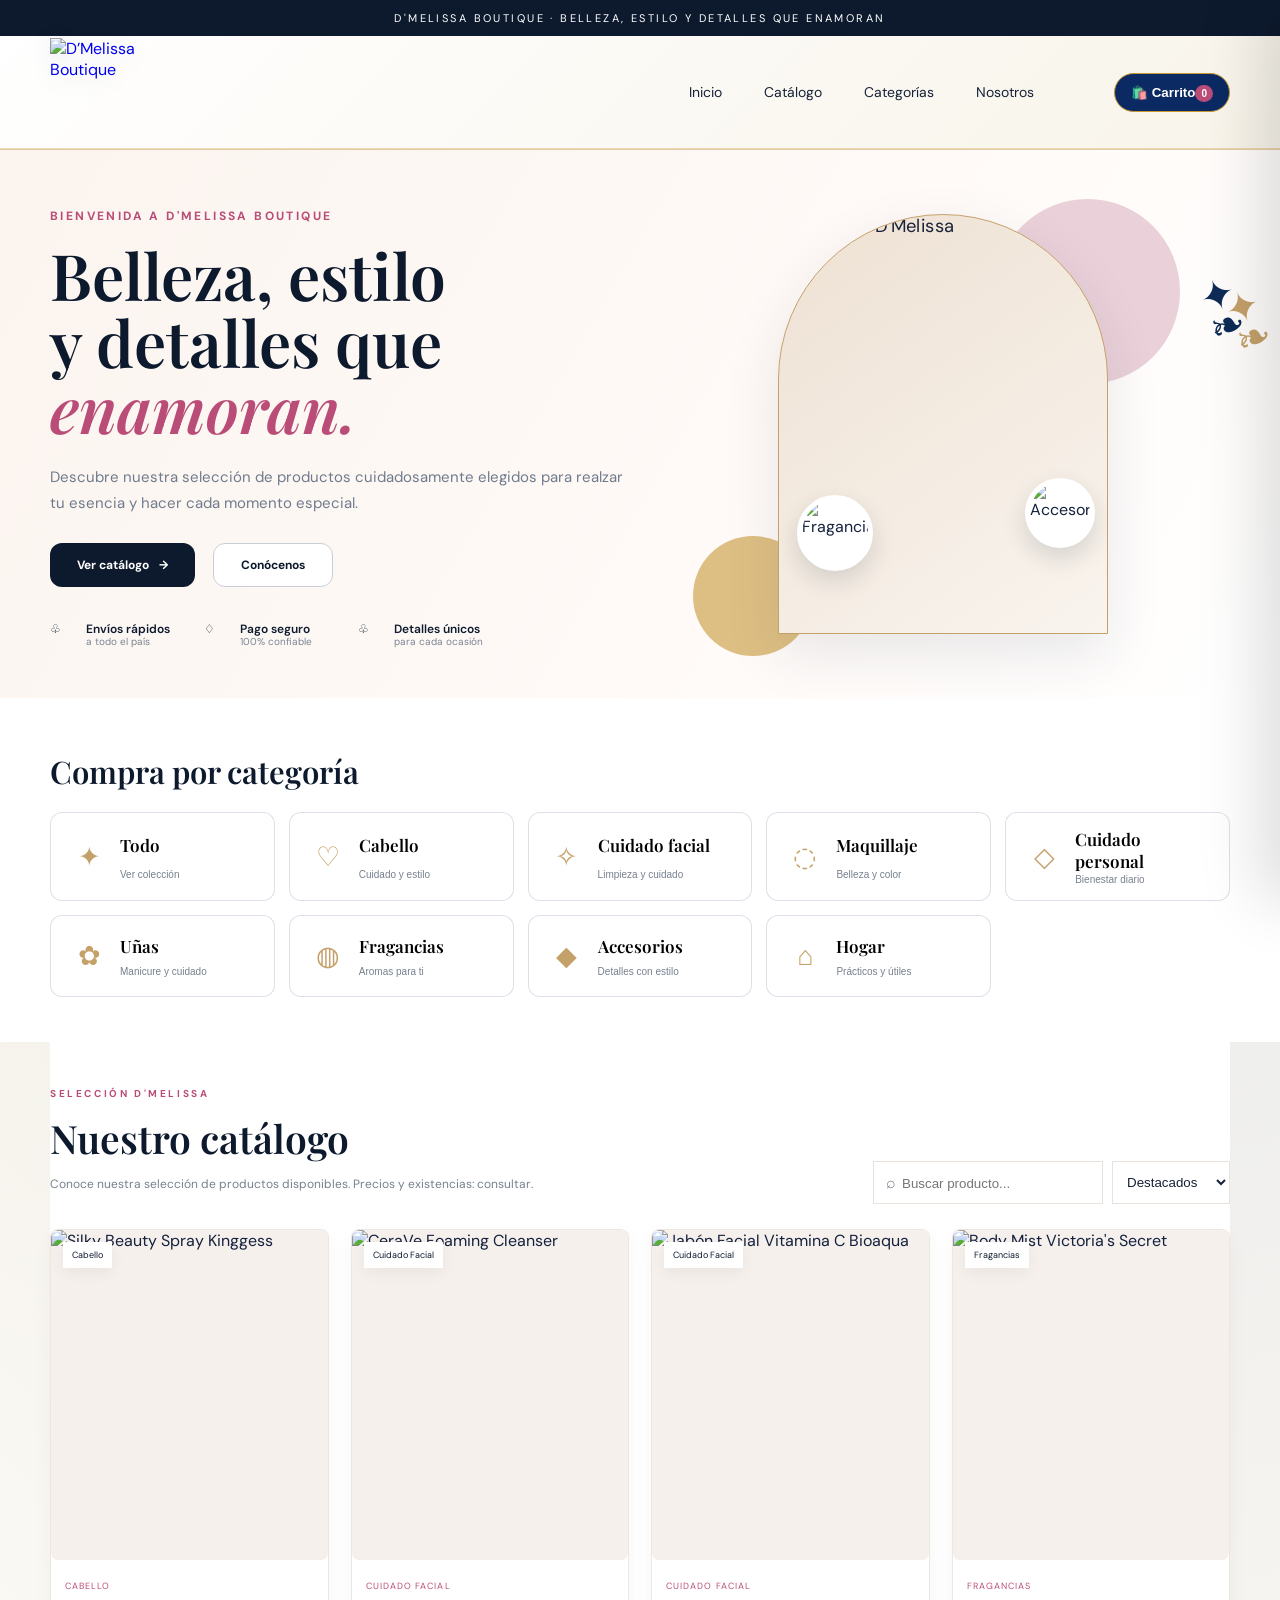
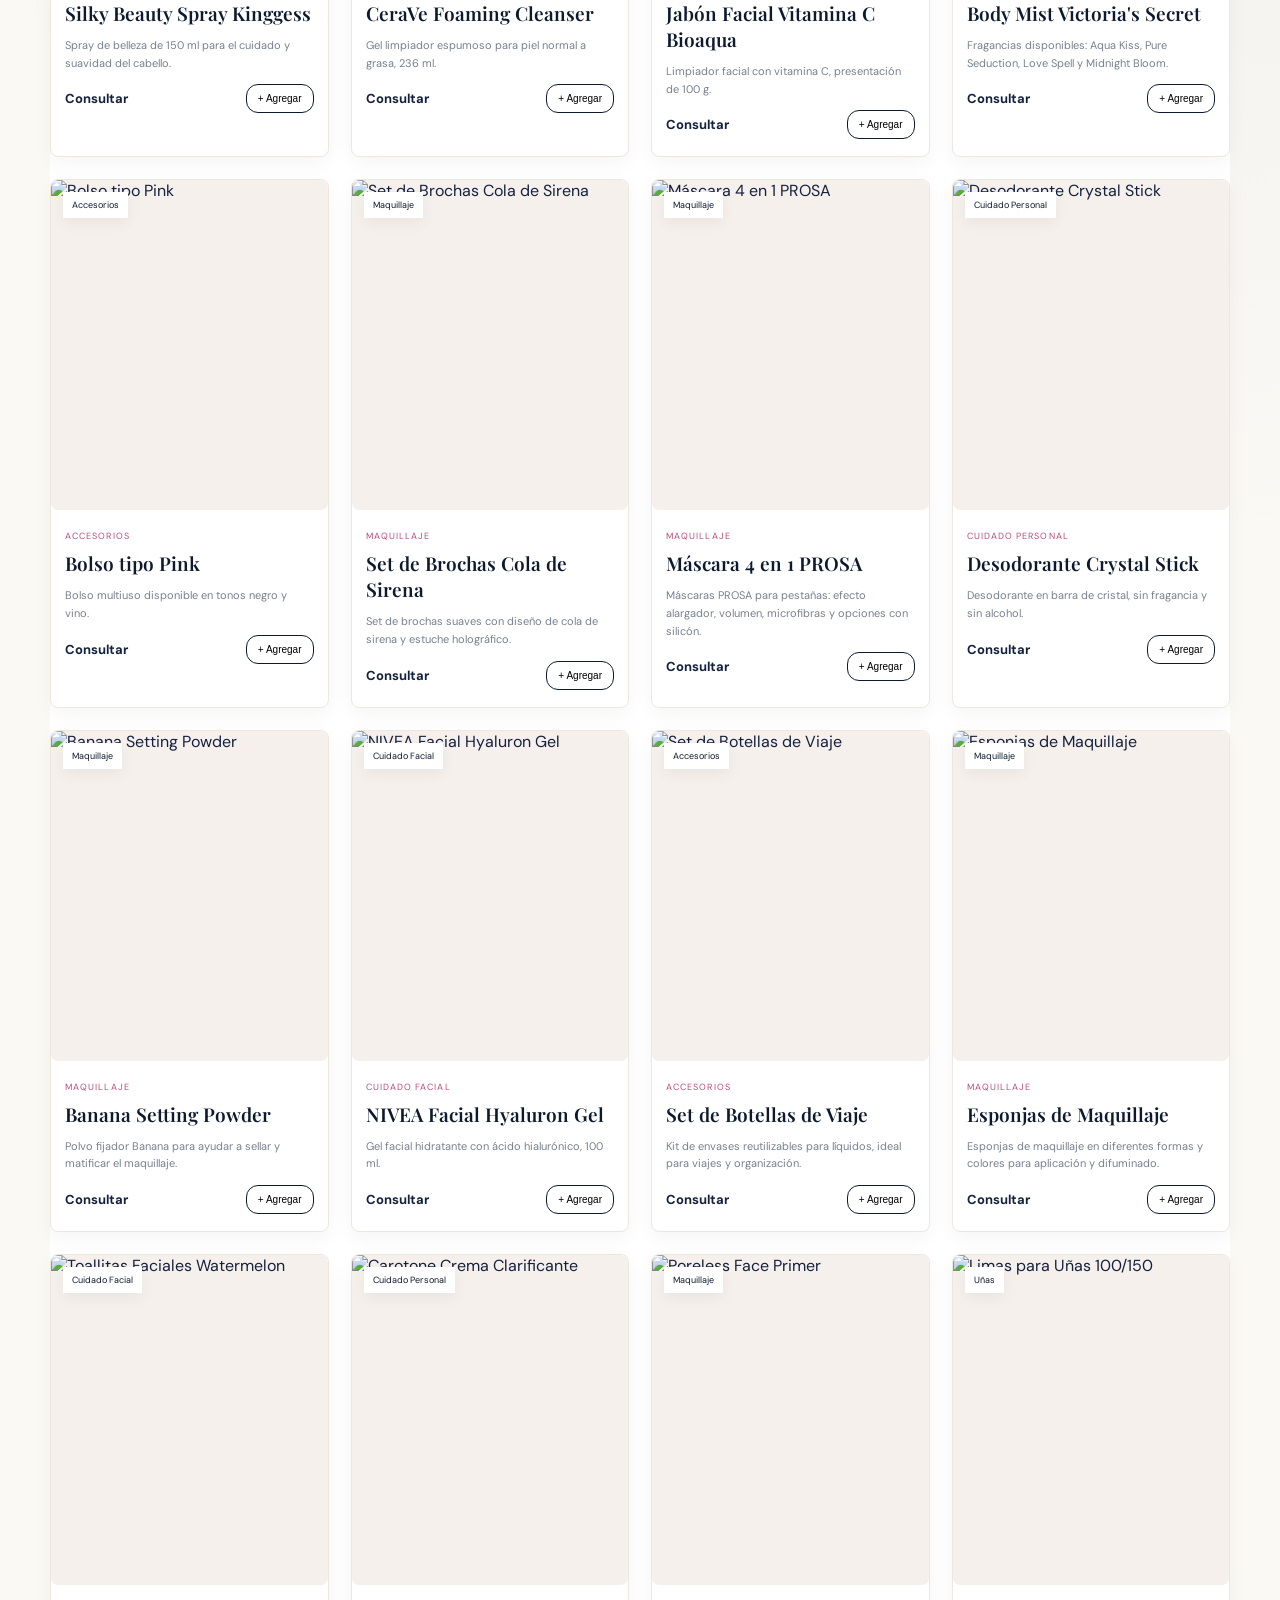
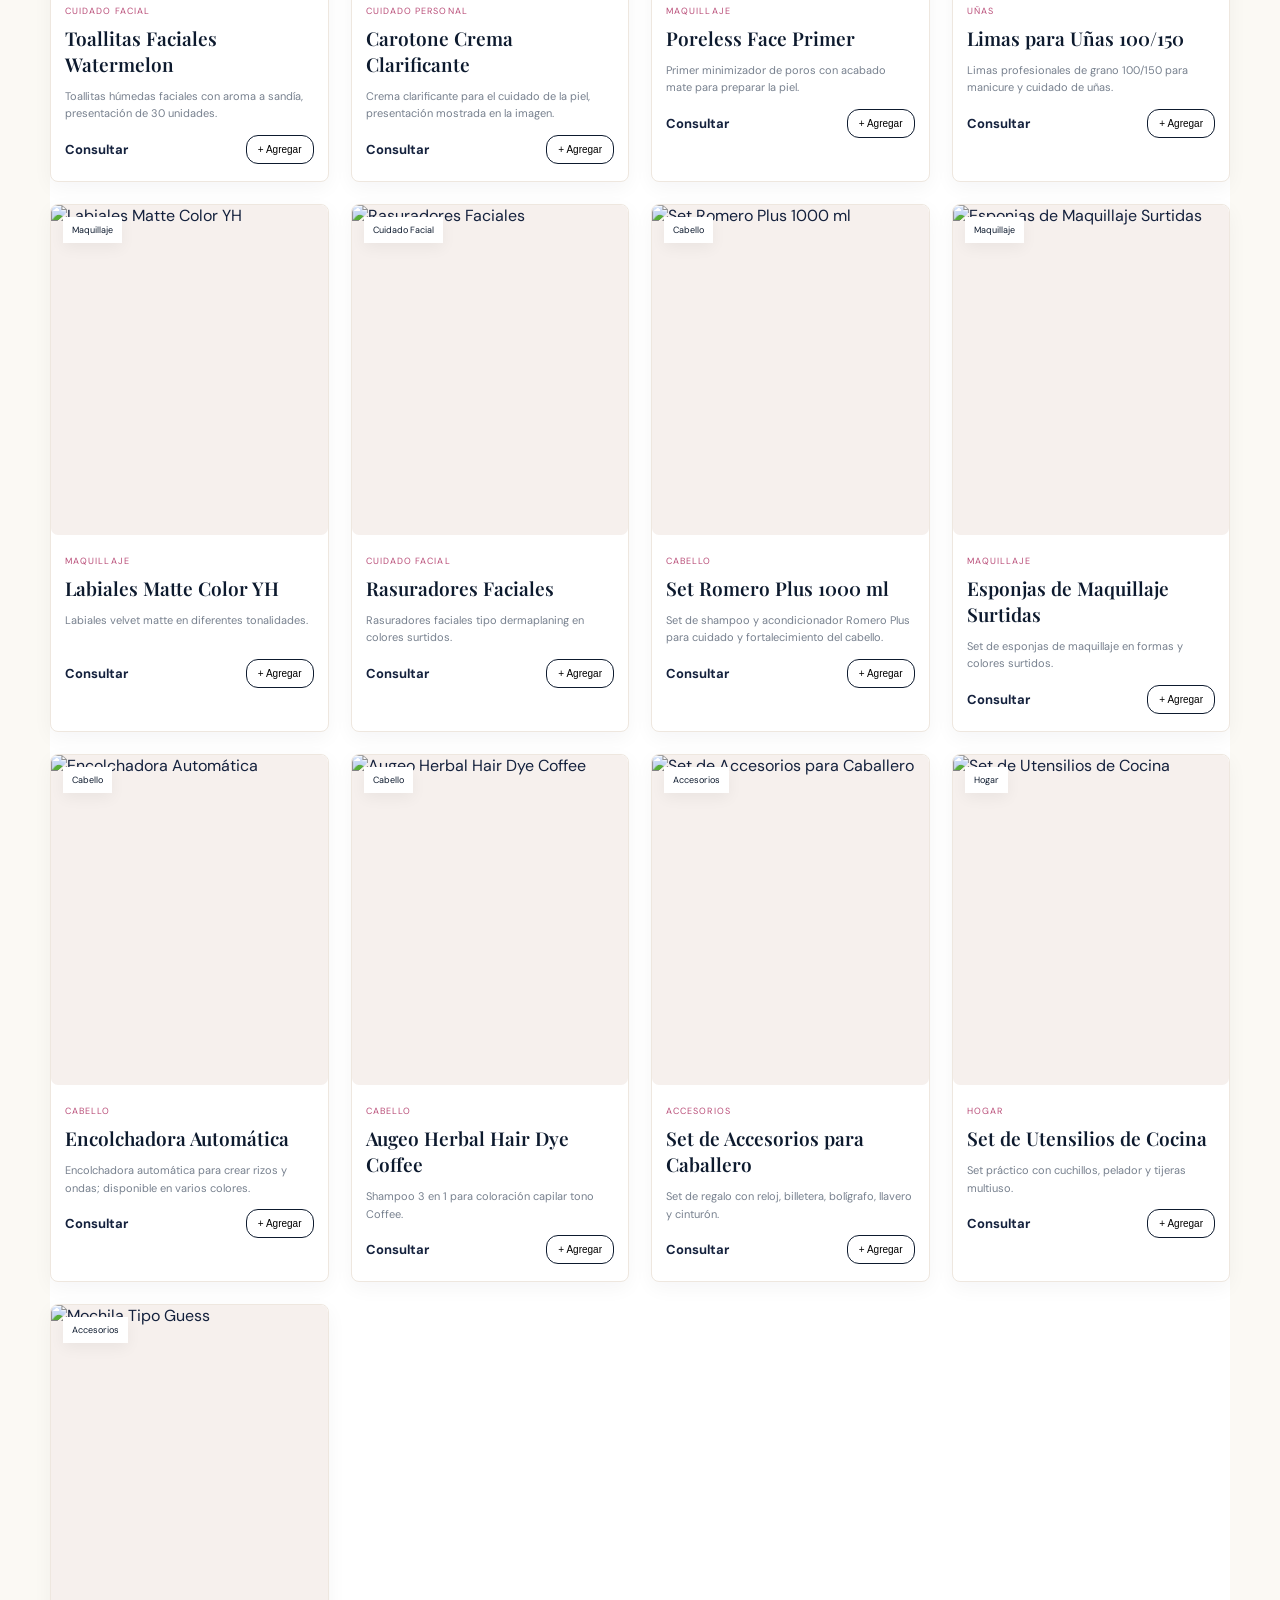
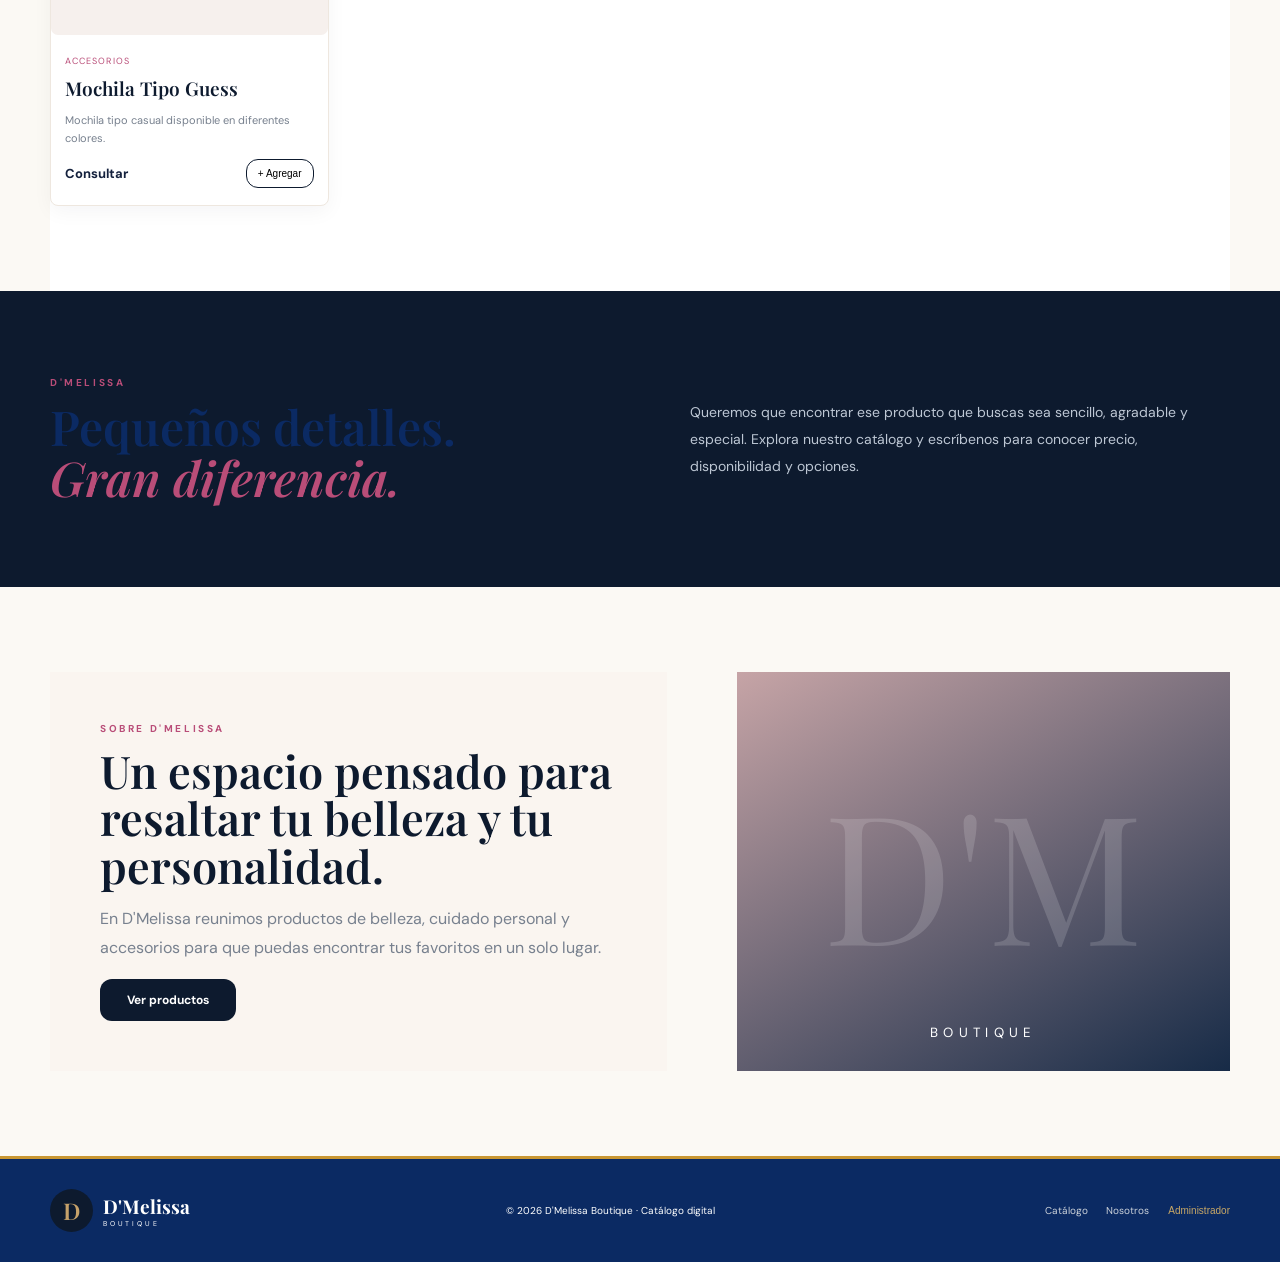
==== index.html @ bb357b36 "Add files via upload" ====
<!doctype html>
<html lang="es">
<head>
<meta charset="utf-8">
<meta name="viewport" content="width=device-width, initial-scale=1">
<title>D'Melissa | Boutique & Beauty</title>
<meta name="description" content="D'Melissa Boutique — catálogo de belleza, cuidado personal y accesorios.">
<link rel="preconnect" href="https://fonts.googleapis.com">
<link rel="preconnect" href="https://fonts.gstatic.com" crossorigin>
<link href="https://fonts.googleapis.com/css2?family=DM+Sans:wght@400;500;600;700&family=Playfair+Display:wght@500;600;700&display=swap" rel="stylesheet">
<link rel="stylesheet" href="styles.css">
<style>
/* ===== Identidad visual D’Melissa Boutique ===== */
:root{
  --dm-navy:#0B2A63;
  --dm-navy-2:#163F83;
  --dm-gold:#C99732;
  --dm-gold-light:#E6C878;
  --dm-ivory:#FBF9F4;
  --dm-white:#FFFFFF;
  --dm-ink:#14213D;
  --dm-soft:#F3F0E8;
}

body{
  background:
    radial-gradient(circle at 10% 0%, rgba(201,151,50,.08), transparent 25%),
    radial-gradient(circle at 90% 10%, rgba(11,42,99,.07), transparent 28%),
    var(--dm-ivory) !important;
  color:var(--dm-ink);
}

header{
  background:linear-gradient(135deg,var(--dm-white),#F8F4EA) !important;
  border-bottom:1px solid rgba(201,151,50,.35) !important;
}

.brandLogoWrap{
  display:flex;
  justify-content:center;
  align-items:center;
  padding:10px 0 4px;
}

.brandLogo{
  width:min(330px,82vw);
  max-height:190px;
  object-fit:contain;
  display:block;
  filter:drop-shadow(0 8px 16px rgba(11,42,99,.10));
}

button,
.btn,
.cta,
.searchBtn{
  border-radius:12px;
}

.catGrid button{
  border-color:rgba(11,42,99,.14) !important;
  background:rgba(255,255,255,.88) !important;
}

.catGrid button:hover,
.catGrid button.active{
  background:var(--dm-navy) !important;
  color:white !important;
  border-color:var(--dm-gold) !important;
  box-shadow:0 8px 22px rgba(11,42,99,.15);
}

.productCard{
  border-color:rgba(11,42,99,.10) !important;
  background:#fff !important;
  box-shadow:0 8px 24px rgba(11,42,99,.07) !important;
}

.productCard:hover{
  border-color:rgba(201,151,50,.55) !important;
  box-shadow:0 14px 34px rgba(11,42,99,.12) !important;
}

.price,
.productPrice{
  color:var(--dm-navy) !important;
}

.cart,
.cartBtn,
.addCart{
  background:var(--dm-navy) !important;
  border-color:var(--dm-gold) !important;
  color:#fff !important;
}

.cart:hover,
.cartBtn:hover,
.addCart:hover{
  background:var(--dm-navy-2) !important;
}

h1,h2,h3{
  color:var(--dm-navy);
}

.sectionTitle::after,
.titleAccent{
  background:var(--dm-gold) !important;
}

footer{
  background:var(--dm-navy) !important;
  color:#fff !important;
  border-top:3px solid var(--dm-gold);
}

@media(max-width:700px){
  .brandLogo{
    width:min(280px,88vw);
    max-height:160px;
  }
}

/* ===== Panel de administración de precios ===== */
.adminPanel{display:none;background:linear-gradient(135deg,#fbf9f4,#fff);border-top:1px solid rgba(201,151,50,.35);border-bottom:1px solid rgba(201,151,50,.35);padding:55px 0 70px}.adminPanel.show{display:block}.adminInner{max-width:1180px}.adminTop{display:flex;justify-content:space-between;align-items:flex-start;gap:25px;margin-bottom:25px}.adminTop h2{font:600 40px/1.05 "Playfair Display";margin:5px 0 10px;color:#0d1a2e}.adminTop p{margin:0;color:#6f7b8c;font-size:13px}.adminClose{border:0;background:#0d1a2e;color:#fff;width:42px;height:42px;border-radius:50%;font-size:27px;cursor:pointer}.adminTools{display:flex;justify-content:space-between;align-items:center;gap:20px;background:#fff;border:1px solid #e8dece;padding:15px 18px;margin-bottom:15px;box-shadow:0 8px 25px rgba(13,26,46,.05)}.adminStat{display:flex;align-items:baseline;gap:8px;color:#6f7b8c}.adminStat b{font:600 28px "Playfair Display";color:#0d1a2e}.adminStat span{font-size:12px}.adminActions{display:flex;gap:8px;flex-wrap:wrap}.adminBtn{border:1px solid #c9a866;background:#fff;color:#0d1a2e;padding:9px 14px;border-radius:5px;font-size:11px;cursor:pointer}.adminBtn:hover{transform:translateY(-1px);box-shadow:0 5px 12px rgba(13,26,46,.08)}.primaryAdmin{background:#0d1a2e;color:#fff;border-color:#0d1a2e}.dangerAdmin{color:#9b4456}.adminTableWrap{background:#fff;border:1px solid #e8dece;overflow:auto;box-shadow:0 10px 30px rgba(13,26,46,.05)}.adminTable{width:100%;border-collapse:collapse;min-width:720px}.adminTable th{background:#0d1a2e;color:#fff;text-align:left;font-size:11px;letter-spacing:.08em;text-transform:uppercase;padding:12px 14px}.adminTable td{border-bottom:1px solid #eee7df;padding:10px 14px;vertical-align:middle;font-size:12px}.adminTable tr:last-child td{border-bottom:0}.adminTable td:first-child{width:80px}.adminTable img{width:54px;height:62px;object-fit:cover;border-radius:6px;background:#f6f0ed}.adminTable td:nth-child(2){width:55%}.adminTable td:nth-child(2) b{display:block;color:#0d1a2e;font-size:12px}.adminTable td:nth-child(2) small{display:block;color:#8a929d;margin-top:4px}.adminPrice{width:190px;max-width:100%;border:1px solid #d8d0c5;border-radius:5px;padding:10px 11px;font-size:12px;outline:none}.adminPrice:focus{border-color:#c99732;box-shadow:0 0 0 3px rgba(201,151,50,.12)}.adminBottom{display:flex;justify-content:space-between;gap:20px;margin-top:12px;min-height:22px;color:#788290;font-size:11px}.adminBottom span{color:#2d7455;font-weight:600}.adminLink{border:0;background:none;color:#c9a866;font-size:10px;cursor:pointer;margin-left:16px;padding:0}.adminLink:hover{text-decoration:underline}@media(max-width:700px){.adminPanel{padding:38px 0 50px}.adminTop h2{font-size:32px}.adminTools{align-items:flex-start;flex-direction:column}.adminBottom{flex-direction:column;gap:6px}.adminLink{margin-left:8px}}
</style>
</head>
<body>
<header class="header">
  <div class="topbar">D'MELISSA BOUTIQUE · BELLEZA, ESTILO Y DETALLES QUE ENAMORAN</div>
  <nav class="nav wrap">
    <a href="#inicio" class="logoImage" aria-label="D’Melissa Boutique">
      <img src="assets/logo-dmelissa.png" alt="D’Melissa Boutique">
    </a>
    <div class="links">
      <a href="#inicio">Inicio</a><a href="#catalogo">Catálogo</a><a href="#categorias">Categorías</a><a href="#nosotros">Nosotros</a>
    </div>
    <button class="cart" id="openCart">🛍️ <span>Carrito</span><i id="count">0</i></button>
    <button class="hamb" id="hamb">☰</button>
  </nav>
  <div class="mobile" id="mobile"><a href="#inicio">Inicio</a><a href="#catalogo">Catálogo</a><a href="#categorias">Categorías</a><a href="#nosotros">Nosotros</a></div>
</header>

<main>
<section class="hero" id="inicio">
  <div class="wrap heroGrid">
    <div class="heroText">
      <div class="eyebrow">BIENVENIDA A D'MELISSA BOUTIQUE</div>
      <h1>Belleza, estilo<br>y detalles que <em>enamoran.</em></h1>
      <p>Descubre nuestra selección de productos cuidadosamente elegidos para realzar tu esencia y hacer cada momento especial.</p>
      <div class="actions"><a href="#catalogo" class="btn primary">Ver catálogo <b>→</b></a><a href="#nosotros" class="btn ghost">Conócenos</a></div>
      <div class="trust heroTrust"><span>♧ <b>Envíos rápidos</b><small>a todo el país</small></span><span>♢ <b>Pago seguro</b><small>100% confiable</small></span><span>♧ <b>Detalles únicos</b><small>para cada ocasión</small></span></div>
    </div>
    <div class="heroVisual">
      <div class="heroCircle circleA"></div><div class="heroCircle circleB"></div>
      <div class="heroArch">
        <img class="heroBag" src="assets/producto_25.jpeg" alt="Accesorio D’Melissa">
        <div class="heroMini heroPerfume"><img src="assets/producto_4.jpeg" alt="Fragancia"></div>
        <div class="heroMini heroGift"><img src="assets/producto_23.jpeg" alt="Accesorios"></div>
      </div>
      <div class="heroBranch">✦<br>❧</div>
    </div>
  </div>
</section>

<section class="categories" id="categorias">
  <div class="wrap">
    <div class="eyebrow">DESCUBRE</div><h2>Compra por categoría</h2>
    <div class="catGrid">
      <button data-cat="Todos"><span>✦</span><b>Todo</b><small>Ver colección</small></button>
      <button data-cat="Cabello"><span>♡</span><b>Cabello</b><small>Cuidado y estilo</small></button>
      <button data-cat="Cuidado Facial"><span>✧</span><b>Cuidado facial</b><small>Limpieza y cuidado</small></button>
      <button data-cat="Maquillaje"><span>◌</span><b>Maquillaje</b><small>Belleza y color</small></button>
      <button data-cat="Cuidado Personal"><span>◇</span><b>Cuidado personal</b><small>Bienestar diario</small></button>
      <button data-cat="Uñas"><span>✿</span><b>Uñas</b><small>Manicure y cuidado</small></button>
      <button data-cat="Fragancias"><span>◍</span><b>Fragancias</b><small>Aromas para ti</small></button>
      <button data-cat="Accesorios"><span>◆</span><b>Accesorios</b><small>Detalles con estilo</small></button>
      <button data-cat="Hogar"><span>⌂</span><b>Hogar</b><small>Prácticos y útiles</small></button>
    </div>
  </div>
</section>

<section class="catalog wrap" id="catalogo">
  <div class="heading">
    <div><div class="eyebrow">SELECCIÓN D'MELISSA</div><h2>Nuestro catálogo</h2><p>Conoce nuestra selección de productos disponibles. Precios y existencias: consultar.</p></div>
    <div class="tools"><label>⌕ <input id="search" placeholder="Buscar producto..."></label><select id="sort"><option value="default">Destacados</option><option value="az">Nombre A–Z</option></select></div>
  </div>
  <div class="products" id="products"></div>
</section>

<section class="statement">
  <div class="wrap statementGrid">
    <div><div class="eyebrow">D'MELISSA</div><h2>Pequeños detalles.<br><em>Gran diferencia.</em></h2></div>
    <p>Queremos que encontrar ese producto que buscas sea sencillo, agradable y especial. Explora nuestro catálogo y escríbenos para conocer precio, disponibilidad y opciones.</p>
  </div>
</section>

<section class="about wrap" id="nosotros">
  <div class="aboutBox"><div class="eyebrow">SOBRE D'MELISSA</div><h2>Un espacio pensado para resaltar tu belleza y tu personalidad.</h2><p>En D'Melissa reunimos productos de belleza, cuidado personal y accesorios para que puedas encontrar tus favoritos en un solo lugar.</p><a class="btn primary" href="#catalogo">Ver productos</a></div>
  <div class="aboutArt"><span>D'M</span><small>BOUTIQUE</small></div>
</section>
</main>

<section class="adminPanel" id="adminPanel" aria-label="Panel de administración">
  <div class="wrap adminInner">
    <div class="adminTop"><div><div class="eyebrow">ÁREA PRIVADA</div><h2>Administrador D’Melissa</h2><p>Actualiza los precios del catálogo. Los cambios quedan guardados en este navegador.</p></div><button class="adminClose" id="closeAdmin" aria-label="Cerrar administrador">×</button></div>
    <div class="adminTools"><div class="adminStat"><b id="adminCount">25</b><span>productos</span></div><div class="adminActions"><button class="adminBtn primaryAdmin" id="saveAdmin">Guardar precios</button><button class="adminBtn" id="exportAdmin">Exportar</button><button class="adminBtn" id="importAdmin">Importar</button><button class="adminBtn dangerAdmin" id="resetAdmin">Restablecer</button></div></div>
    <div class="adminTableWrap"><table class="adminTable"><thead><tr><th>Imagen</th><th>Nombre / categoría</th><th>Precio</th></tr></thead><tbody id="adminRows"></tbody></table></div>
    <div class="adminBottom"><span id="adminStatus"></span><small>Consejo: escribe solo el valor, por ejemplo <b>250</b>. También puedes escribir “Consultar”.</small></div>
  </div>
</section>
<footer><div class="wrap footer"><div class="logo light"><span class="logoD">D</span><span><b>D'Melissa</b><small>BOUTIQUE</small></span></div><p>© 2026 D'Melissa Boutique · Catálogo digital</p><div><a href="#catalogo">Catálogo</a> <a href="#nosotros">Nosotros</a> <button class="adminLink" id="openAdmin">Administrador</button></div></div></footer>

<aside class="drawer" id="drawer">
  <div class="drawerHead"><h3>Tu carrito</h3><button id="closeCart">×</button></div>
  <div id="cartItems"></div>
  <div id="empty" class="empty">Tu carrito está vacío.<br>Agrega tus productos favoritos.</div>
  <div class="drawerFoot"><div><span>Productos</span><b id="cartTotal">0</b></div><button class="btn primary full" id="whatsapp">Consultar pedido por WhatsApp</button></div>
</aside>
<div class="overlay" id="overlay"></div>
<script>
const DEFAULT_PRODUCTS = [{"id": 1, "name": "Silky Beauty Spray Kinggess", "category": "Cabello", "price": "Consultar", "image": "assets/producto_1.jpeg", "desc": "Spray de belleza de 150 ml para el cuidado y suavidad del cabello."}, {"id": 2, "name": "CeraVe Foaming Cleanser", "category": "Cuidado Facial", "price": "Consultar", "image": "assets/producto_2.jpeg", "desc": "Gel limpiador espumoso para piel normal a grasa, 236 ml."}, {"id": 3, "name": "Jabón Facial Vitamina C Bioaqua", "category": "Cuidado Facial", "price": "Consultar", "image": "assets/producto_3.jpeg", "desc": "Limpiador facial con vitamina C, presentación de 100 g."}, {"id": 4, "name": "Body Mist Victoria's Secret", "category": "Fragancias", "price": "Consultar", "image": "assets/producto_4.jpeg", "desc": "Fragancias disponibles: Aqua Kiss, Pure Seduction, Love Spell y Midnight Bloom."}, {"id": 5, "name": "Bolso tipo Pink", "category": "Accesorios", "price": "Consultar", "image": "assets/producto_5.jpeg", "desc": "Bolso multiuso disponible en tonos negro y vino."}, {"id": 6, "name": "Set de Brochas Cola de Sirena", "category": "Maquillaje", "price": "Consultar", "image": "assets/producto_6.jpeg", "desc": "Set de brochas suaves con diseño de cola de sirena y estuche holográfico."}, {"id": 7, "name": "Máscara 4 en 1 PROSA", "category": "Maquillaje", "price": "Consultar", "image": "assets/producto_7.jpeg", "desc": "Máscaras PROSA para pestañas: efecto alargador, volumen, microfibras y opciones con silicón."}, {"id": 8, "name": "Desodorante Crystal Stick", "category": "Cuidado Personal", "price": "Consultar", "image": "assets/producto_8.jpeg", "desc": "Desodorante en barra de cristal, sin fragancia y sin alcohol."}, {"id": 9, "name": "Banana Setting Powder", "category": "Maquillaje", "price": "Consultar", "image": "assets/producto_9.jpeg", "desc": "Polvo fijador Banana para ayudar a sellar y matificar el maquillaje."}, {"id": 10, "name": "NIVEA Facial Hyaluron Gel", "category": "Cuidado Facial", "price": "Consultar", "image": "assets/producto_10.jpeg", "desc": "Gel facial hidratante con ácido hialurónico, 100 ml."}, {"id": 11, "name": "Set de Botellas de Viaje", "category": "Accesorios", "price": "Consultar", "image": "assets/producto_11.jpeg", "desc": "Kit de envases reutilizables para líquidos, ideal para viajes y organización."}, {"id": 12, "name": "Esponjas de Maquillaje", "category": "Maquillaje", "price": "Consultar", "image": "assets/producto_12.jpeg", "desc": "Esponjas de maquillaje en diferentes formas y colores para aplicación y difuminado."}, {"id": 13, "name": "Toallitas Faciales Watermelon", "category": "Cuidado Facial", "price": "Consultar", "image": "assets/producto_13.jpeg", "desc": "Toallitas húmedas faciales con aroma a sandía, presentación de 30 unidades."}, {"id": 14, "name": "Carotone Crema Clarificante", "category": "Cuidado Personal", "price": "Consultar", "image": "assets/producto_14.jpeg", "desc": "Crema clarificante para el cuidado de la piel, presentación mostrada en la imagen."}, {"id": 15, "name": "Poreless Face Primer", "category": "Maquillaje", "price": "Consultar", "image": "assets/producto_15.jpeg", "desc": "Primer minimizador de poros con acabado mate para preparar la piel."}, {"id": 16, "name": "Limas para Uñas 100/150", "category": "Uñas", "price": "Consultar", "image": "assets/producto_16.jpeg", "desc": "Limas profesionales de grano 100/150 para manicure y cuidado de uñas."}, {"id": 17, "name": "Labiales Matte Color YH", "category": "Maquillaje", "price": "Consultar", "image": "assets/producto_17.jpeg", "desc": "Labiales velvet matte en diferentes tonalidades."}, {"id": 18, "name": "Rasuradores Faciales", "category": "Cuidado Facial", "price": "Consultar", "image": "assets/producto_18.jpeg", "desc": "Rasuradores faciales tipo dermaplaning en colores surtidos."}, {"id": 19, "name": "Set Romero Plus 1000 ml", "category": "Cabello", "price": "Consultar", "image": "assets/producto_19.jpeg", "desc": "Set de shampoo y acondicionador Romero Plus para cuidado y fortalecimiento del cabello."}, {"id": 20, "name": "Esponjas de Maquillaje Surtidas", "category": "Maquillaje", "price": "Consultar", "image": "assets/producto_20.jpeg", "desc": "Set de esponjas de maquillaje en formas y colores surtidos."}, {"id": 21, "name": "Encolchadora Automática", "category": "Cabello", "price": "Consultar", "image": "assets/producto_21.jpeg", "desc": "Encolchadora automática para crear rizos y ondas; disponible en varios colores."}, {"id": 22, "name": "Augeo Herbal Hair Dye Coffee", "category": "Cabello", "price": "Consultar", "image": "assets/producto_22.jpeg", "desc": "Shampoo 3 en 1 para coloración capilar tono Coffee."}, {"id": 23, "name": "Set de Accesorios para Caballero", "category": "Accesorios", "price": "Consultar", "image": "assets/producto_23.jpeg", "desc": "Set de regalo con reloj, billetera, bolígrafo, llavero y cinturón."}, {"id": 24, "name": "Set de Utensilios de Cocina", "category": "Hogar", "price": "Consultar", "image": "assets/producto_24.jpeg", "desc": "Set práctico con cuchillos, pelador y tijeras multiuso."}, {"id": 25, "name": "Mochila Tipo Guess", "category": "Accesorios", "price": "Consultar", "image": "assets/producto_25.jpeg", "desc": "Mochila tipo casual disponible en diferentes colores."}];
let PRODUCTS = JSON.parse(localStorage.getItem("dmelissa_v3_products") || "null") || DEFAULT_PRODUCTS.map(p=>({...p}));
let cart = JSON.parse(localStorage.getItem("dmelissa_v2_cart")||"[]");
let category = "Todos";
const ADMIN_USERNAME = "Dirian";
const ADMIN_PASSWORD = "Melisau.26";
function saveProducts(){ localStorage.setItem("dmelissa_v3_products", JSON.stringify(PRODUCTS)); }
function moneyLabel(value){
  if(value === null || value === undefined || String(value).trim() === "") return "Consultar";
  const raw=String(value).trim();
  if(raw.toLowerCase()==="consultar") return "Consultar";
  const n=Number(raw.replace(/[^0-9.]/g,""));
  if(Number.isFinite(n)) return `L ${n.toFixed(2)}`;
  return raw;
}
function openAdmin(){
  const user=prompt("Acceso de administrador\nIngrese el usuario:");
  if(user!==ADMIN_USERNAME){ if(user!==null) alert("Usuario incorrecto."); return; }
  const pass=prompt("Acceso de administrador\nIngrese la contraseña:");
  if(pass!==ADMIN_PASSWORD){ if(pass!==null) alert("Contraseña incorrecta."); return; }
  $("#adminPanel").classList.add("show"); document.body.classList.add("admin-open"); renderAdmin(); window.scrollTo({top:0,behavior:"smooth"});
}
function closeAdmin(){ $("#adminPanel").classList.remove("show"); document.body.classList.remove("admin-open"); }
function renderAdmin(){
  $("#adminRows").innerHTML=PRODUCTS.map(p=>`<tr data-id="${p.id}"><td><img src="${p.image}" alt="${p.name}"></td><td><b>${p.name}</b><small>${p.category}</small></td><td><input class="adminPrice" type="text" inputmode="decimal" value="${p.price==='Consultar'?'':p.price}" placeholder="Ej. 250 o Consultar" aria-label="Precio de ${p.name}"></td></tr>`).join("");
  $("#adminCount").textContent=PRODUCTS.length;
}
function saveAdminPrices(){
  document.querySelectorAll("#adminRows tr").forEach(row=>{ const id=Number(row.dataset.id); const input=row.querySelector(".adminPrice"); const p=PRODUCTS.find(x=>x.id===id); if(p) p.price=moneyLabel(input.value); });
  saveProducts(); render(); cartRender(); $("#adminStatus").textContent="✓ Cambios guardados correctamente en este navegador."; setTimeout(()=>$("#adminStatus").textContent="",3000);
}
function resetAdminPrices(){
  if(!confirm("¿Desea borrar los precios guardados y volver todos los productos a \"Consultar\"?")) return;
  PRODUCTS=DEFAULT_PRODUCTS.map(p=>({...p,price:"Consultar"})); saveProducts(); render(); cartRender(); renderAdmin(); $("#adminStatus").textContent="Precios restablecidos.";
}
function exportPrices(){
  const data=JSON.stringify(PRODUCTS.map(p=>({id:p.id,name:p.name,price:p.price})),null,2); const blob=new Blob([data],{type:"application/json"}); const url=URL.createObjectURL(blob); const a=document.createElement("a"); a.href=url; a.download="dmelissa-precios.json"; a.click(); URL.revokeObjectURL(url);
}
function importPrices(){
  const input=document.createElement("input"); input.type="file"; input.accept="application/json"; input.onchange=()=>{ const file=input.files[0]; if(!file) return; const r=new FileReader(); r.onload=()=>{ try{ const imported=JSON.parse(r.result); imported.forEach(item=>{const p=PRODUCTS.find(x=>x.id===Number(item.id)); if(p && item.price!==undefined) p.price=moneyLabel(item.price);}); saveProducts(); render(); cartRender(); renderAdmin(); $("#adminStatus").textContent="Precios importados correctamente."; }catch(e){alert("El archivo no tiene un formato válido.");} }; r.readAsText(file); }; input.click();
}
const $=s=>document.querySelector(s);
function render(){
  const q=$("#search").value.toLowerCase();
  let list=PRODUCTS.filter(p=>(category==="Todos"||p.category===category)&&p.name.toLowerCase().includes(q));
  if($("#sort").value==="az") list.sort((a,b)=>a.name.localeCompare(b.name));
  $("#products").innerHTML=list.map(p=>`
  <article class="product">
    <div class="photo"><img src="${p.image}" alt="${p.name}" loading="lazy"><span class="tag">${p.category}</span></div>
    <div class="info"><small>${p.category}</small><h3>${p.name}</h3><p>${p.desc}</p><div class="bottom"><b>${p.price}</b><button onclick="add(${p.id})">+ Agregar</button></div></div>
  </article>`).join("") || `<div class="no">No encontramos productos.</div>`;
}
function save(){localStorage.setItem("dmelissa_v2_cart",JSON.stringify(cart));cartRender()}
function add(id){let x=cart.find(a=>a.id===id);x?x.qty++:cart.push({id,qty:1});save();openDrawer()}
function cartRender(){
  const n=cart.reduce((a,x)=>a+x.qty,0);$("#count").textContent=n;$("#empty").style.display=n?"none":"block";
  $("#cartItems").innerHTML=cart.map(x=>{let p=PRODUCTS.find(a=>a.id===x.id);return `<div class="cartItem"><img src="${p.image}"><div><b>${p.name}</b><small>${p.price}</small><div class="qty"><button onclick="qty(${x.id},-1)">−</button>${x.qty}<button onclick="qty(${x.id},1)">+</button></div></div><button class="del" onclick="del(${x.id})">×</button></div>`}).join("");
  $("#cartTotal").textContent=n;
}
function qty(id,d){let x=cart.find(a=>a.id===id);x.qty+=d;if(x.qty<1)cart=cart.filter(a=>a.id!==id);save()}
function del(id){cart=cart.filter(a=>a.id!==id);save()}
function openDrawer(){$("#drawer").classList.add("open");$("#overlay").classList.add("show")}
function closeDrawer(){$("#drawer").classList.remove("open");$("#overlay").classList.remove("show")}
$("#openCart").onclick=openDrawer;$("#closeCart").onclick=closeDrawer;$("#overlay").onclick=closeDrawer;
$("#search").oninput=render;$("#sort").onchange=render;
document.querySelectorAll(".catGrid button").forEach(b=>b.onclick=()=>{category=b.dataset.cat;document.querySelectorAll(".catGrid button").forEach(x=>x.classList.remove("active"));b.classList.add("active");render();location.hash="catalogo"});
$("#hamb").onclick=()=>$("#mobile").classList.toggle("show");
$("#whatsapp").onclick=()=>{let msg=cart.length?"Hola, D'Melissa Boutique. Quisiera consultar este pedido:%0A%0A"+cart.map(x=>{let p=PRODUCTS.find(a=>a.id===x.id);return `• ${p.name} x${x.qty}`}).join("%0A"):"Hola, D'Melissa Boutique. Quisiera información sobre sus productos.";window.open("https://wa.me/50400000000?text="+msg,"_blank")};
$("#openAdmin").onclick=openAdmin;
$("#closeAdmin").onclick=closeAdmin;
$("#saveAdmin").onclick=saveAdminPrices;
$("#resetAdmin").onclick=resetAdminPrices;
$("#exportAdmin").onclick=exportPrices;
$("#importAdmin").onclick=importPrices;
render();cartRender();
</script>
</body>
</html>
---- styles.css ----
:root{--ink:#172238;--deep:#0d1a2e;--rose:#b94d78;--gold:#c5a16a;--cream:#faf5f0;--soft:#f1e7e4;--muted:#77808e;--line:#e8e1dc;--white:#fff}*{box-sizing:border-box}html{scroll-behavior:smooth}body{margin:0;font-family:"DM Sans",sans-serif;color:var(--ink);background:#fff}.wrap{width:min(1180px,calc(100% - 38px));margin:auto}.topbar{background:var(--deep);color:#fff;text-align:center;font-size:10px;letter-spacing:.22em;padding:9px}.header{position:sticky;top:0;z-index:30;background:rgba(255,255,255,.94);backdrop-filter:blur(12px);box-shadow:0 1px 0 #eee}.nav{height:76px;display:flex;align-items:center;justify-content:space-between}.logo{display:flex;gap:10px;align-items:center;text-decoration:none;color:var(--ink)}.logoD{display:grid;place-items:center;width:43px;height:43px;border-radius:50%;background:var(--deep);color:var(--gold);font:600 23px "Playfair Display"}.logo b{font:700 19px "Playfair Display";display:block}.logo small{font-size:7px;letter-spacing:.4em;display:block}.links{display:flex;gap:30px}.links a{font-size:12px;text-decoration:none;color:var(--ink)}.links a:hover{color:var(--rose)}.cart{border:1px solid var(--line);background:#fff;border-radius:30px;padding:10px 14px;color:var(--ink);cursor:pointer}.cart i{font-style:normal;background:var(--rose);color:#fff;border-radius:50%;padding:3px 6px;font-size:10px}.hamb{display:none;border:0;background:none;font-size:22px}.mobile{display:none;padding:0 20px 15px}.mobile a{display:block;padding:9px;color:var(--ink);text-decoration:none;font-size:13px}.mobile.show{display:block}
.hero{background:linear-gradient(120deg,#fbf4ef,#fff);min-height:610px}.heroGrid{display:grid;grid-template-columns:1fr 1fr;align-items:center;min-height:610px}.eyebrow{font-size:10px;letter-spacing:.26em;font-weight:700;color:var(--rose);margin-bottom:12px}.hero h1{font:600 clamp(55px,7vw,88px)/.94 "Playfair Display";margin:0;color:var(--deep)}.hero h1 em,.statement em{font-style:italic;color:var(--rose)}.heroText>p{max-width:520px;color:var(--muted);line-height:1.8;margin:24px 0 28px}.actions{display:flex;gap:10px}.btn{display:inline-flex;align-items:center;justify-content:center;gap:10px;text-decoration:none;padding:14px 21px;border-radius:3px;border:0;font-size:12px;font-weight:700;cursor:pointer}.primary{background:var(--deep);color:#fff}.ghost{border:1px solid var(--line);color:var(--deep);background:#fff}.trust{display:flex;gap:18px;flex-wrap:wrap;margin-top:35px;color:#858c98;font-size:10px}.heroVisual{height:500px;position:relative;display:grid;place-items:center}.heroPanel{width:320px;height:410px;border-radius:180px 180px 10px 10px;background:linear-gradient(150deg,#1a3556,#b48683);box-shadow:0 25px 70px #24385826;display:flex;align-items:center;justify-content:flex-end;flex-direction:column;padding-bottom:36px;color:#fff;position:relative;z-index:2}.heroLetter{font:180px "Playfair Display";opacity:.12;position:absolute;top:45px}.heroPanel span{font-size:9px;letter-spacing:.25em}.heroPanel strong{font:italic 21px "Playfair Display";margin-top:6px}.orb{position:absolute;border-radius:50%;filter:blur(2px)}.orb1{width:280px;height:280px;background:#e8c9d2;right:50px;top:30px}.orb2{width:170px;height:170px;background:#d9c6a6;left:20px;bottom:30px}.heroBadge{position:absolute;z-index:3;right:0;bottom:55px;background:#fff;padding:17px 21px;box-shadow:0 18px 45px #1a243022;font:italic 18px "Playfair Display"}.heroBadge b{font-style:normal;color:var(--rose)}
.categories{padding:80px 0 65px}.categories h2,.catalog h2,.about h2{font:600 42px "Playfair Display";margin:0;color:var(--deep)}.catGrid{display:grid;grid-template-columns:repeat(5,1fr);gap:12px;margin-top:30px}.catGrid button{text-align:left;border:1px solid var(--line);background:#fff;padding:23px 20px;cursor:pointer;transition:.2s}.catGrid button:hover,.catGrid button.active{background:var(--deep);color:#fff;transform:translateY(-3px)}.catGrid span{font-size:25px;color:var(--gold);display:block;margin-bottom:20px}.catGrid b{display:block;font:600 18px "Playfair Display"}.catGrid small{display:block;color:var(--muted);font-size:10px;margin-top:5px}.catGrid button.active small,.catGrid button:hover small{color:#ccd2dc}
.catalog{padding:50px 0 95px}.heading{display:flex;justify-content:space-between;align-items:end;gap:20px;margin-bottom:32px}.heading p{color:var(--muted);font-size:12px}.tools{display:flex;gap:9px}.tools label{border:1px solid var(--line);padding:10px 12px;color:var(--muted)}.tools input{border:0;outline:0;width:190px}.tools select{border:1px solid var(--line);background:#fff;padding:0 10px;color:var(--ink)}.products{display:grid;grid-template-columns:repeat(4,1fr);gap:24px}.product{min-width:0}.photo{height:350px;background:#f6f0ed;position:relative;overflow:hidden;border-radius:4px}.photo img{width:100%;height:100%;object-fit:cover;transition:.45s}.product:hover img{transform:scale(1.035)}.tag{position:absolute;left:12px;top:12px;background:#fff;padding:7px 9px;font-size:9px;color:var(--deep);box-shadow:0 5px 15px #0000000d}.info{padding:13px 2px}.info small{color:var(--rose);font-size:9px;text-transform:uppercase;letter-spacing:.12em}.info h3{font:600 19px "Playfair Display";margin:6px 0;color:var(--deep)}.info p{font-size:11px;line-height:1.6;color:var(--muted);min-height:35px}.bottom{display:flex;align-items:center;justify-content:space-between;margin-top:12px}.bottom b{font-size:13px}.bottom button{border:1px solid var(--deep);background:#fff;padding:8px 11px;font-size:10px;cursor:pointer}.bottom button:hover{background:var(--deep);color:#fff}.no{grid-column:1/-1;color:var(--muted)}
.statement{background:var(--deep);color:#fff;padding:85px 0}.statementGrid{display:grid;grid-template-columns:1fr 1fr;gap:100px;align-items:center}.statement h2{font:600 48px/1.05 "Playfair Display";margin:0}.statement p{color:#bdc7d4;line-height:1.9;font-size:14px}.about{padding:85px 0;display:grid;grid-template-columns:1fr .8fr;gap:70px}.aboutBox{background:var(--cream);padding:50px}.about h2{font-size:45px;line-height:1.05}.about p{color:var(--muted);line-height:1.8}.aboutArt{min-height:370px;background:linear-gradient(150deg,#c6a4a6,#172b47);display:grid;place-items:center;color:#fff;position:relative}.aboutArt span{font:180px "Playfair Display";opacity:.15}.aboutArt small{position:absolute;bottom:30px;letter-spacing:.4em}
footer{background:#091425;color:#9ca8b8;padding:30px 0}.footer{display:flex;justify-content:space-between;align-items:center;gap:20px;font-size:10px}.light{color:#fff}.footer a{color:#ccd2da;text-decoration:none;margin-left:15px}
.drawer{position:fixed;z-index:60;right:0;top:0;width:min(430px,100%);height:100vh;background:#fff;transform:translateX(100%);transition:.3s;box-shadow:-20px 0 60px #0002;display:flex;flex-direction:column}.drawer.open{transform:translateX(0)}.drawerHead{display:flex;justify-content:space-between;padding:24px;border-bottom:1px solid var(--line)}.drawerHead h3{font:600 25px "Playfair Display";margin:0}.drawerHead button{border:0;background:none;font-size:30px}.cartItem{display:flex;gap:12px;padding:15px 20px;border-bottom:1px solid var(--line)}.cartItem img{width:65px;height:75px;object-fit:cover}.cartItem b{display:block;font-size:12px}.cartItem small{display:block;color:var(--muted);margin:5px 0}.qty{display:flex;gap:10px;align-items:center;font-size:11px}.qty button{width:23px;height:23px;border:1px solid var(--line);background:#fff}.del{margin-left:auto;border:0;background:none;color:#a24b5c}.empty{text-align:center;color:var(--muted);padding:45px;line-height:1.7}.drawerFoot{margin-top:auto;padding:20px;border-top:1px solid var(--line)}.drawerFoot>div{display:flex;justify-content:space-between;margin-bottom:14px}.full{width:100%}.overlay{position:fixed;inset:0;background:#0b182b88;z-index:50;display:none}.overlay.show{display:block}
@media(max-width:950px){.links{display:none}.hamb{display:block}.products{grid-template-columns:repeat(2,1fr)}.catGrid{grid-template-columns:repeat(2,1fr)}.catGrid button:first-child{grid-column:1/-1}.heroGrid{grid-template-columns:1fr;padding:70px 0}.heroVisual{height:420px}.heading{align-items:flex-start;flex-direction:column}.tools{width:100%}.tools label{flex:1}.tools input{width:calc(100% - 30px)}.statementGrid{gap:40px}}
@media(max-width:600px){.wrap{width:calc(100% - 28px)}.topbar{font-size:8px}.nav{height:66px}.cart span{display:none}.hero{min-height:auto}.heroGrid{min-height:auto}.hero h1{font-size:57px}.heroVisual{height:350px}.heroPanel{width:230px;height:300px}.heroLetter{font-size:130px}.heroBadge{bottom:15px}.catGrid{grid-template-columns:1fr 1fr}.categories h2,.catalog h2{font-size:36px}.products{grid-template-columns:1fr 1fr;gap:14px}.photo{height:260px}.info h3{font-size:16px}.info p{font-size:10px}.bottom{display:block}.bottom button{width:100%;margin-top:8px}.statementGrid,.about{grid-template-columns:1fr}.statement h2{font-size:40px}.aboutArt{min-height:280px}.footer{align-items:flex-start;flex-direction:column}}


/* ===== Actualización visual V3: encabezado compacto + hero estilo boutique ===== */
.header{position:sticky;top:0;z-index:30;background:rgba(255,255,255,.97);backdrop-filter:blur(12px);box-shadow:0 1px 0 rgba(201,151,50,.28)}
.topbar{background:#0d1a2e;color:#fff;text-align:center;font-size:11px;letter-spacing:.22em;padding:11px 14px}
.nav{height:112px;display:flex;align-items:center;justify-content:space-between}
.logoImage{display:flex;align-items:center;text-decoration:none;width:118px;height:100px;flex:0 0 118px}
.logoImage img{width:108px;height:108px;object-fit:contain;display:block;filter:drop-shadow(0 5px 10px rgba(13,26,46,.10))}
.links{display:flex;gap:42px;margin-left:auto;margin-right:80px}
.links a{font-size:14px;text-decoration:none;color:#172238;transition:.2s}
.links a:hover{color:#b94d78}
.cart{border:1px solid #c5a16a!important;background:#0d1a2e!important;color:#fff!important;border-radius:28px!important;padding:11px 16px!important;font-weight:600}
.cart i{background:#b94d78!important}
.hero{background:linear-gradient(120deg,#fbf4ef 0%,#fffaf7 58%,#fff 100%);min-height:520px;border-top:1px solid rgba(197,161,106,.30)}
.heroGrid{display:grid;grid-template-columns:1fr 1fr;align-items:center;min-height:520px;gap:30px}
.heroText{padding:58px 0 50px}
.hero .eyebrow{color:#b94d78;font-size:12px;letter-spacing:.20em;margin-bottom:18px}
.hero h1{font:600 clamp(48px,5vw,72px)/1.04 "Playfair Display";margin:0;color:#0d1a2e;max-width:650px}
.hero h1 em{font-style:italic;color:#b94d78}
.heroText>p{max-width:610px;color:#6f7b8c;line-height:1.75;margin:22px 0 27px;font-size:15px}
.actions{display:flex;gap:18px}
.btn{padding:13px 27px;border-radius:4px;font-size:12px}
.primary{background:#0d1a2e;color:#fff}
.ghost{border:1px solid #c9ced6;color:#0d1a2e;background:#fff}
.heroTrust{display:flex;gap:34px;flex-wrap:wrap;margin-top:34px;color:#0d1a2e;font-size:12px}
.heroTrust span{display:grid;grid-template-columns:28px auto;column-gap:8px;align-items:center;min-width:120px}
.heroTrust span:first-letter{font-size:20px;color:#c5a16a}
.heroTrust b{font-size:12px;font-weight:600}
.heroTrust small{grid-column:2;color:#7b8593;font-size:10px;margin-top:-2px}
.heroVisual{height:500px;position:relative;display:grid;place-items:center}
.heroArch{position:relative;width:330px;height:420px;border:1px solid #c5a16a;border-radius:170px 170px 0 0;overflow:hidden;background:linear-gradient(145deg,#eee1d3,#f9f4ee);box-shadow:0 20px 55px rgba(25,38,55,.10);z-index:2}
.heroBag{width:100%;height:100%;object-fit:cover;object-position:center;filter:saturate(.72) brightness(1.08);transform:scale(1.15)}
.heroCircle{position:absolute;border-radius:50%;z-index:1}
.circleA{width:185px;height:185px;background:#ead0d9;right:50px;top:25px}
.circleB{width:120px;height:120px;background:#d9b66f;left:38px;bottom:18px;opacity:.85}
.heroMini{position:absolute;z-index:4;background:#fff;border:5px solid #fff;border-radius:50%;overflow:hidden;box-shadow:0 10px 25px rgba(13,26,46,.14)}
.heroMini img{width:100%;height:100%;object-fit:cover}
.heroPerfume{width:76px;height:76px;left:18px;bottom:62px}
.heroGift{width:70px;height:70px;right:12px;bottom:85px}
.heroBranch{position:absolute;right:-10px;top:105px;z-index:5;color:#0d2b55;font-size:42px;line-height:.75;transform:rotate(-20deg);text-shadow:20px 20px 0 #c5a16a}
.categories{padding:52px 0 45px;background:#fff}
.categories .eyebrow{display:none}
.categories h2{font-size:31px;margin-bottom:20px}
.catGrid{grid-template-columns:repeat(5,1fr);gap:14px;margin-top:0}
.catGrid button{min-height:82px;text-align:left;border:1px solid #dfc89c!important;background:#fff!important;padding:15px 17px;display:grid;grid-template-columns:42px 1fr;grid-template-rows:auto auto;align-items:center;column-gap:10px}
.catGrid button:hover,.catGrid button.active{background:#fff!important;color:#172238!important;transform:translateY(-2px);box-shadow:0 8px 22px rgba(13,26,46,.07)}
.catGrid button span{grid-row:1/3;font-size:27px;color:#c5a16a;margin:0;text-align:center}
.catGrid button b{font:600 17px "Playfair Display"}
.catGrid button small{font-size:10px;color:#77808e;margin-top:2px}
.catalog{padding:45px 0 85px;background:#fff}
.heading{margin-bottom:25px}
.catalog h2{font-size:39px}
.products{grid-template-columns:repeat(4,1fr);gap:22px}
.photo{height:330px;background:#f6f0ed;border-radius:7px}
.product{background:#fff;border:1px solid #eee7df;border-radius:8px;overflow:hidden;box-shadow:0 6px 20px rgba(13,26,46,.045)}
.info{padding:13px 14px 15px}
.bottom{padding-bottom:2px}
@media(max-width:950px){.nav{height:92px}.logoImage{width:92px;height:82px;flex-basis:92px}.logoImage img{width:82px;height:82px}.links{display:none}.hamb{display:block}.heroGrid{grid-template-columns:1fr;padding:45px 0}.heroText{padding:10px 0}.heroVisual{height:420px}.catGrid{grid-template-columns:repeat(2,1fr)}.products{grid-template-columns:repeat(2,1fr)}}
@media(max-width:600px){.topbar{font-size:8px;letter-spacing:.13em}.nav{height:78px}.logoImage{width:75px;height:70px;flex-basis:75px}.logoImage img{width:70px;height:70px}.cart{padding:9px 12px!important}.hero{min-height:auto}.hero h1{font-size:48px}.heroText>p{font-size:13px}.heroTrust{gap:15px}.heroVisual{height:330px}.heroArch{width:230px;height:300px}.heroPerfume{width:58px;height:58px}.heroGift{width:54px;height:54px}.categories h2{font-size:29px}.catGrid{grid-template-columns:1fr 1fr}.products{grid-template-columns:1fr 1fr;gap:12px}.photo{height:235px}}
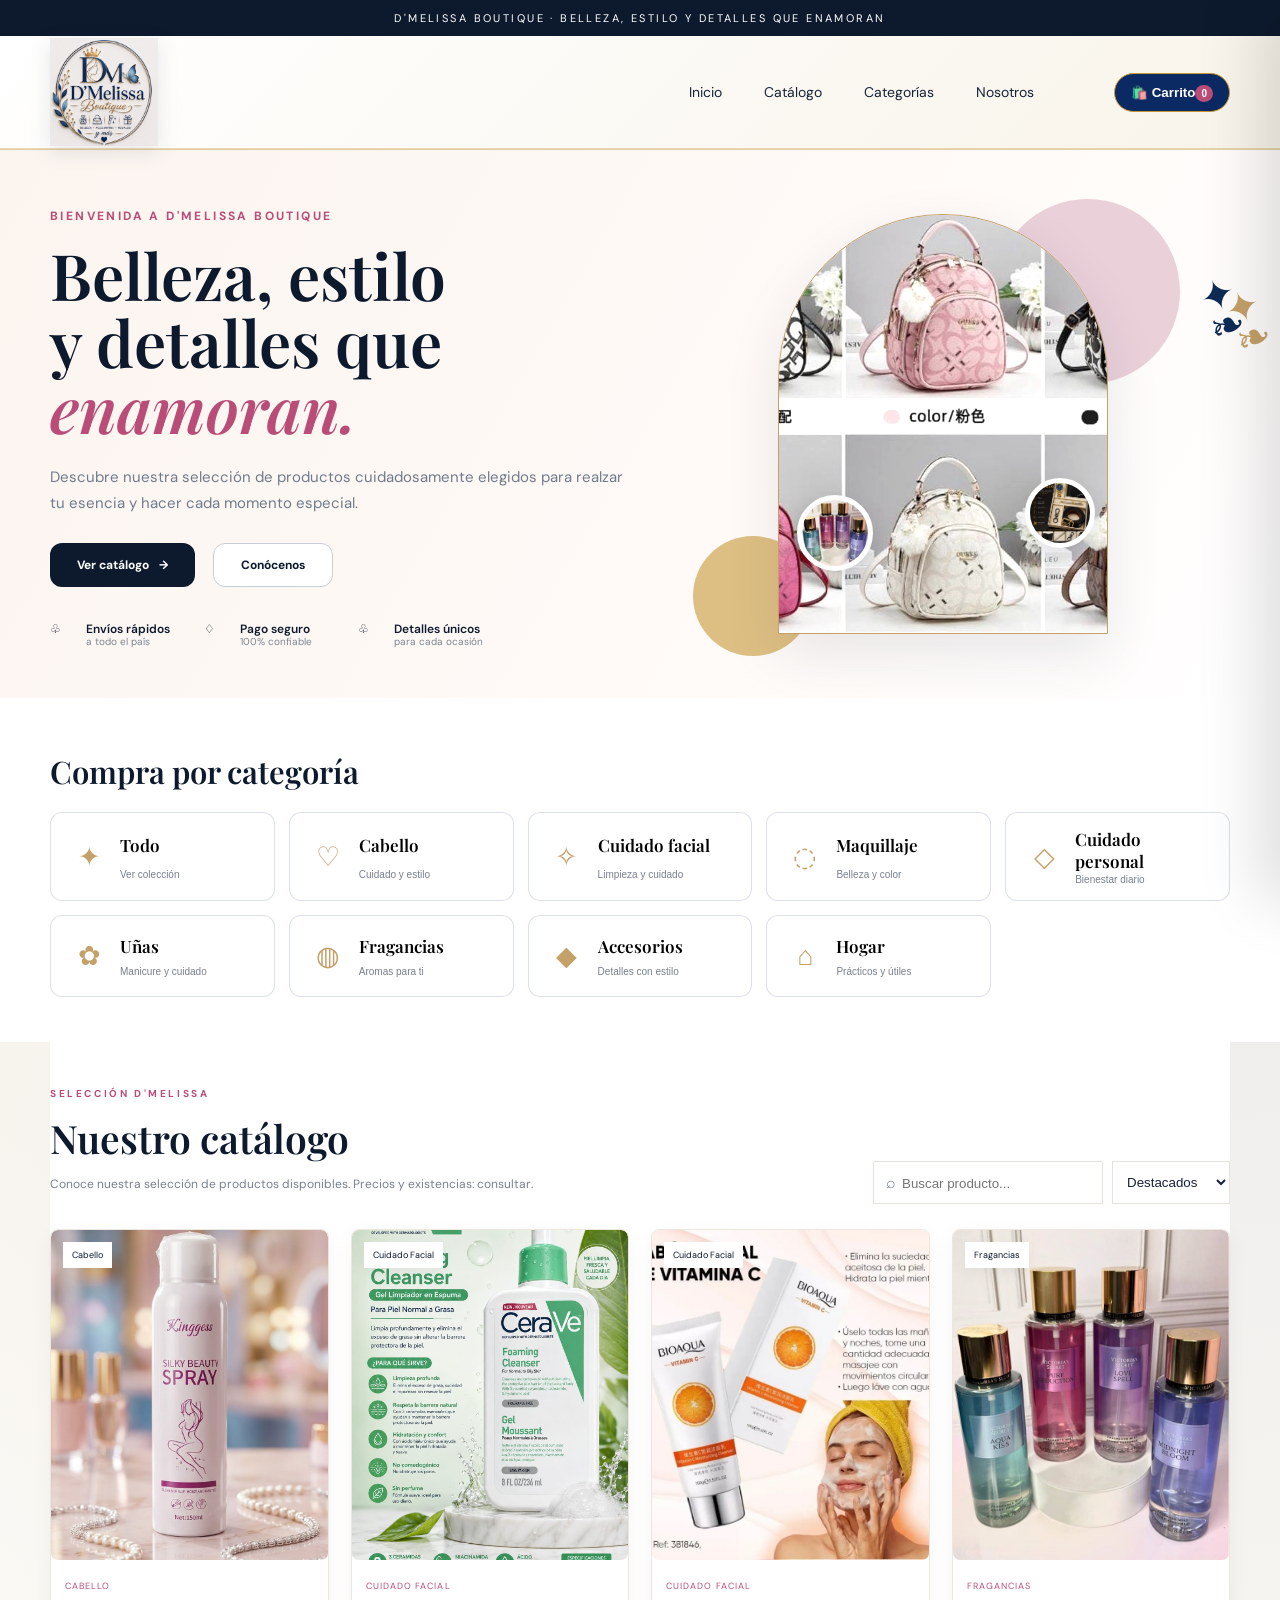
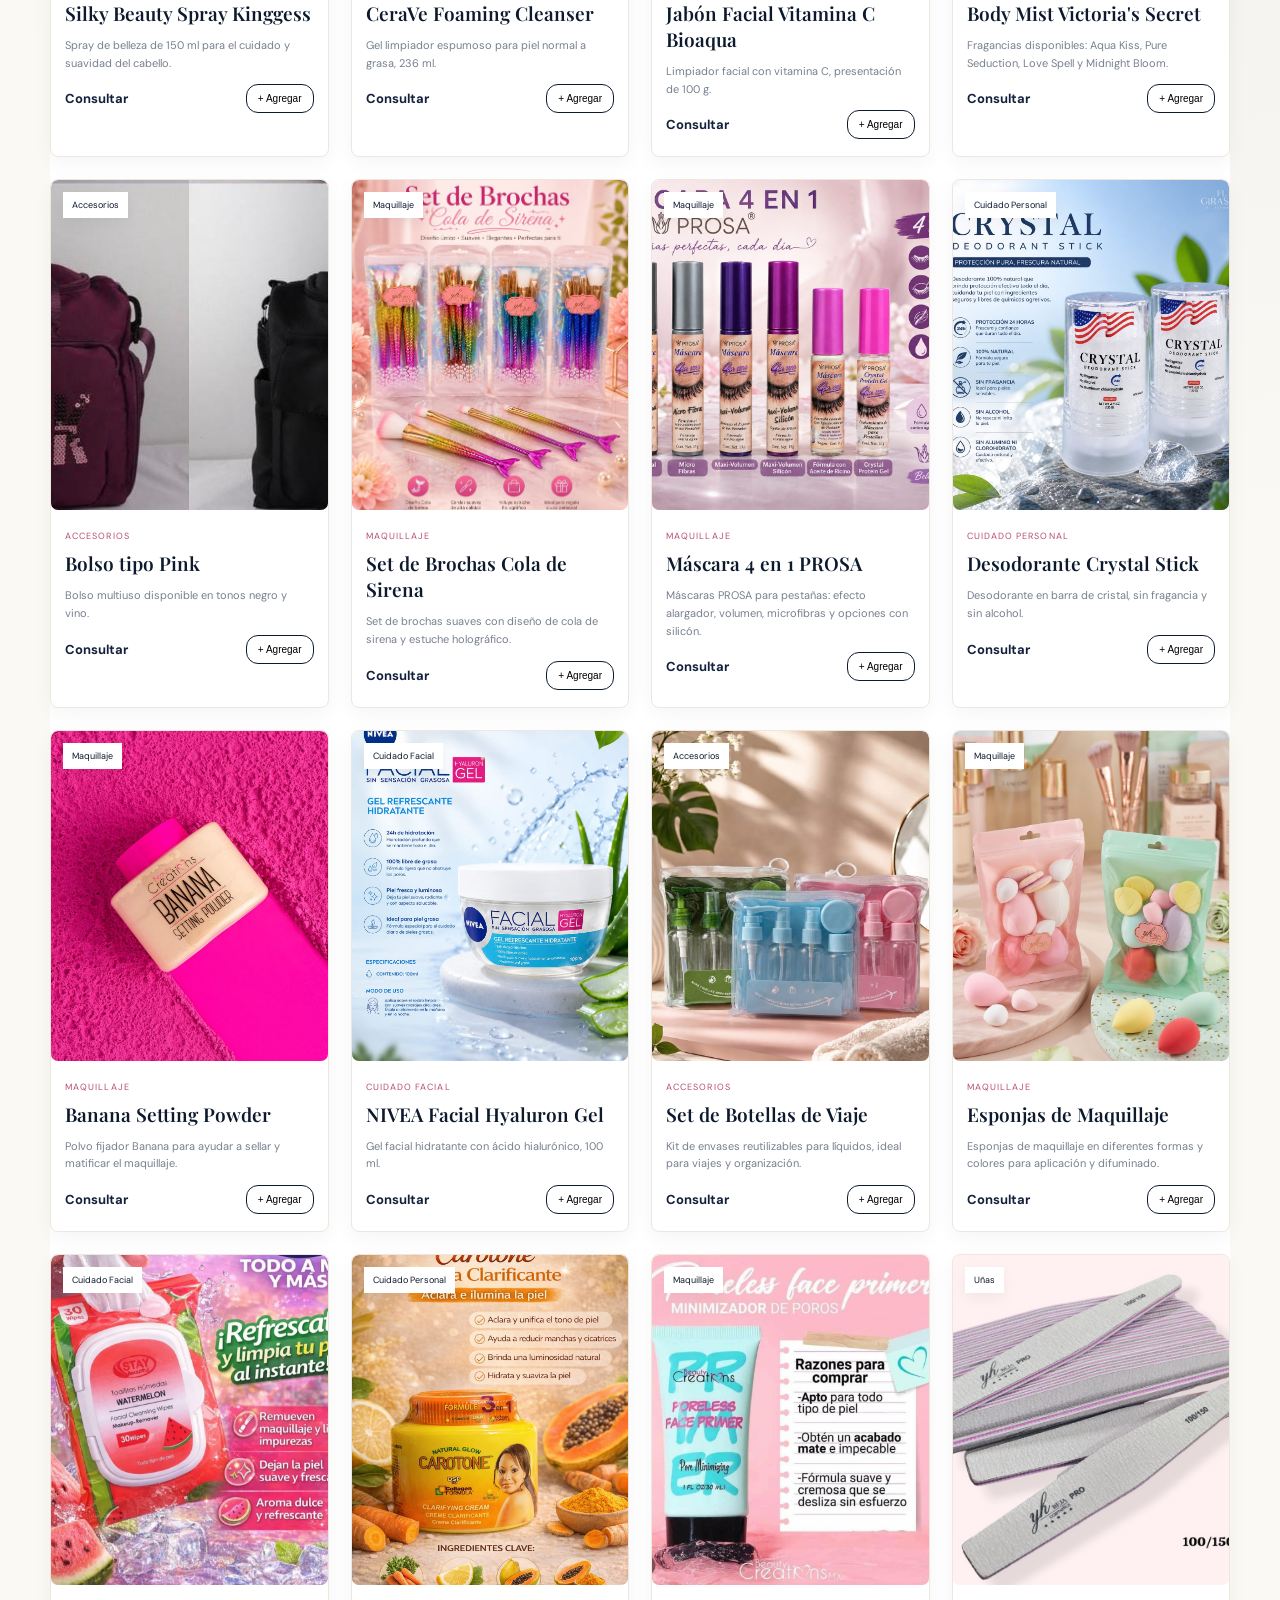
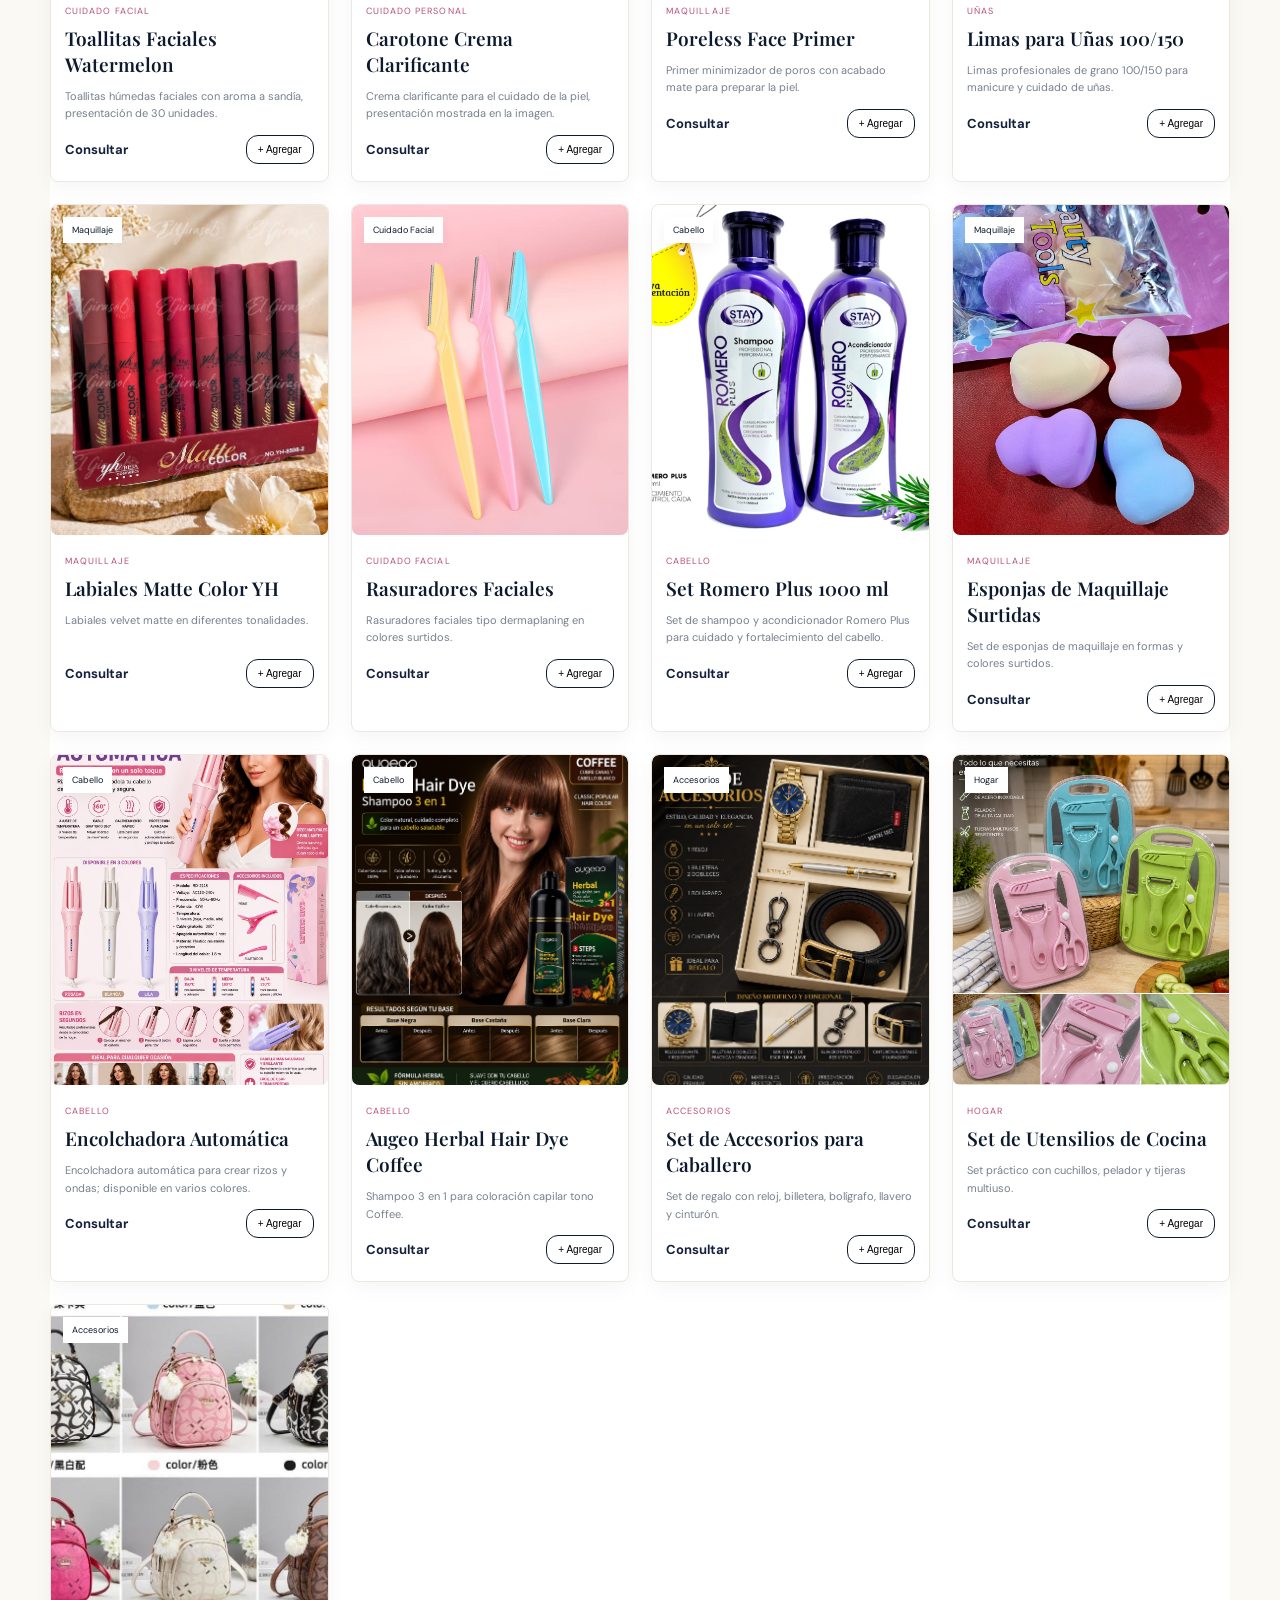
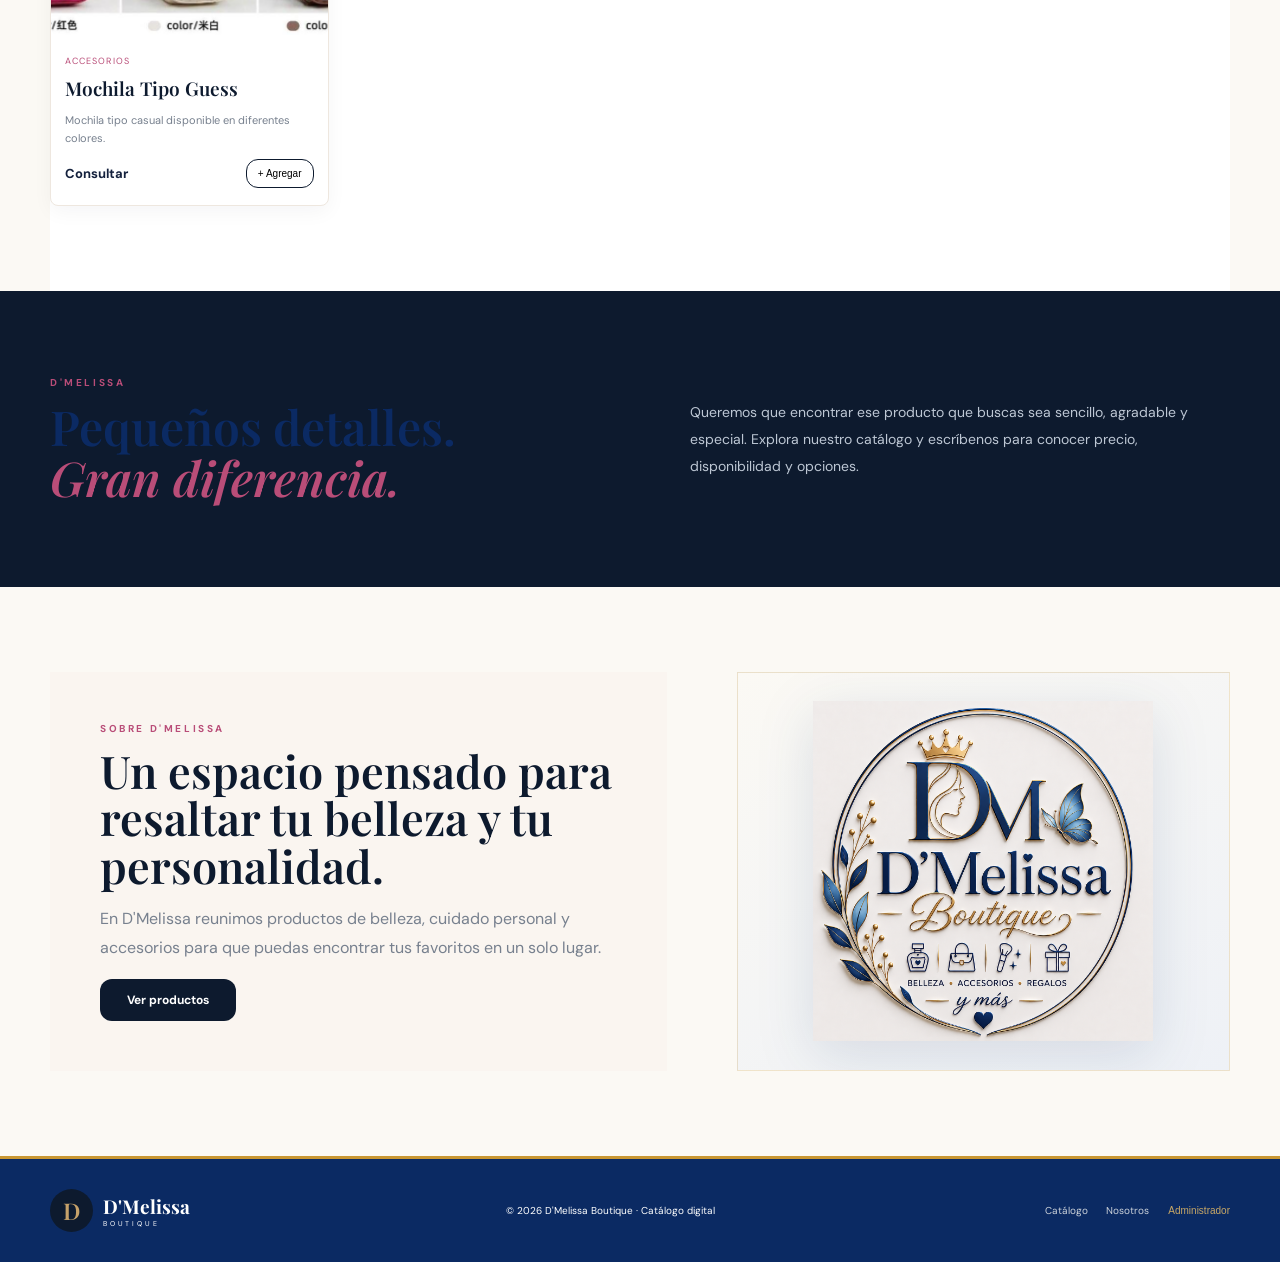
==== commit c90c50b4: "Add files via upload" ====
--- a/index.html
+++ b/index.html
@@ -198,7 +198,7 @@
 
 <section class="about wrap" id="nosotros">
   <div class="aboutBox"><div class="eyebrow">SOBRE D'MELISSA</div><h2>Un espacio pensado para resaltar tu belleza y tu personalidad.</h2><p>En D'Melissa reunimos productos de belleza, cuidado personal y accesorios para que puedas encontrar tus favoritos en un solo lugar.</p><a class="btn primary" href="#catalogo">Ver productos</a></div>
-  <div class="aboutArt"><span>D'M</span><small>BOUTIQUE</small></div>
+  <div class="aboutArt"><img src="assets/logo-dmelissa.png" alt="D’Melissa Boutique - logo oficial"></div>
 </section>
 </main>
 
--- a/styles.css
+++ b/styles.css
@@ -2,7 +2,7 @@
 .hero{background:linear-gradient(120deg,#fbf4ef,#fff);min-height:610px}.heroGrid{display:grid;grid-template-columns:1fr 1fr;align-items:center;min-height:610px}.eyebrow{font-size:10px;letter-spacing:.26em;font-weight:700;color:var(--rose);margin-bottom:12px}.hero h1{font:600 clamp(55px,7vw,88px)/.94 "Playfair Display";margin:0;color:var(--deep)}.hero h1 em,.statement em{font-style:italic;color:var(--rose)}.heroText>p{max-width:520px;color:var(--muted);line-height:1.8;margin:24px 0 28px}.actions{display:flex;gap:10px}.btn{display:inline-flex;align-items:center;justify-content:center;gap:10px;text-decoration:none;padding:14px 21px;border-radius:3px;border:0;font-size:12px;font-weight:700;cursor:pointer}.primary{background:var(--deep);color:#fff}.ghost{border:1px solid var(--line);color:var(--deep);background:#fff}.trust{display:flex;gap:18px;flex-wrap:wrap;margin-top:35px;color:#858c98;font-size:10px}.heroVisual{height:500px;position:relative;display:grid;place-items:center}.heroPanel{width:320px;height:410px;border-radius:180px 180px 10px 10px;background:linear-gradient(150deg,#1a3556,#b48683);box-shadow:0 25px 70px #24385826;display:flex;align-items:center;justify-content:flex-end;flex-direction:column;padding-bottom:36px;color:#fff;position:relative;z-index:2}.heroLetter{font:180px "Playfair Display";opacity:.12;position:absolute;top:45px}.heroPanel span{font-size:9px;letter-spacing:.25em}.heroPanel strong{font:italic 21px "Playfair Display";margin-top:6px}.orb{position:absolute;border-radius:50%;filter:blur(2px)}.orb1{width:280px;height:280px;background:#e8c9d2;right:50px;top:30px}.orb2{width:170px;height:170px;background:#d9c6a6;left:20px;bottom:30px}.heroBadge{position:absolute;z-index:3;right:0;bottom:55px;background:#fff;padding:17px 21px;box-shadow:0 18px 45px #1a243022;font:italic 18px "Playfair Display"}.heroBadge b{font-style:normal;color:var(--rose)}
 .categories{padding:80px 0 65px}.categories h2,.catalog h2,.about h2{font:600 42px "Playfair Display";margin:0;color:var(--deep)}.catGrid{display:grid;grid-template-columns:repeat(5,1fr);gap:12px;margin-top:30px}.catGrid button{text-align:left;border:1px solid var(--line);background:#fff;padding:23px 20px;cursor:pointer;transition:.2s}.catGrid button:hover,.catGrid button.active{background:var(--deep);color:#fff;transform:translateY(-3px)}.catGrid span{font-size:25px;color:var(--gold);display:block;margin-bottom:20px}.catGrid b{display:block;font:600 18px "Playfair Display"}.catGrid small{display:block;color:var(--muted);font-size:10px;margin-top:5px}.catGrid button.active small,.catGrid button:hover small{color:#ccd2dc}
 .catalog{padding:50px 0 95px}.heading{display:flex;justify-content:space-between;align-items:end;gap:20px;margin-bottom:32px}.heading p{color:var(--muted);font-size:12px}.tools{display:flex;gap:9px}.tools label{border:1px solid var(--line);padding:10px 12px;color:var(--muted)}.tools input{border:0;outline:0;width:190px}.tools select{border:1px solid var(--line);background:#fff;padding:0 10px;color:var(--ink)}.products{display:grid;grid-template-columns:repeat(4,1fr);gap:24px}.product{min-width:0}.photo{height:350px;background:#f6f0ed;position:relative;overflow:hidden;border-radius:4px}.photo img{width:100%;height:100%;object-fit:cover;transition:.45s}.product:hover img{transform:scale(1.035)}.tag{position:absolute;left:12px;top:12px;background:#fff;padding:7px 9px;font-size:9px;color:var(--deep);box-shadow:0 5px 15px #0000000d}.info{padding:13px 2px}.info small{color:var(--rose);font-size:9px;text-transform:uppercase;letter-spacing:.12em}.info h3{font:600 19px "Playfair Display";margin:6px 0;color:var(--deep)}.info p{font-size:11px;line-height:1.6;color:var(--muted);min-height:35px}.bottom{display:flex;align-items:center;justify-content:space-between;margin-top:12px}.bottom b{font-size:13px}.bottom button{border:1px solid var(--deep);background:#fff;padding:8px 11px;font-size:10px;cursor:pointer}.bottom button:hover{background:var(--deep);color:#fff}.no{grid-column:1/-1;color:var(--muted)}
-.statement{background:var(--deep);color:#fff;padding:85px 0}.statementGrid{display:grid;grid-template-columns:1fr 1fr;gap:100px;align-items:center}.statement h2{font:600 48px/1.05 "Playfair Display";margin:0}.statement p{color:#bdc7d4;line-height:1.9;font-size:14px}.about{padding:85px 0;display:grid;grid-template-columns:1fr .8fr;gap:70px}.aboutBox{background:var(--cream);padding:50px}.about h2{font-size:45px;line-height:1.05}.about p{color:var(--muted);line-height:1.8}.aboutArt{min-height:370px;background:linear-gradient(150deg,#c6a4a6,#172b47);display:grid;place-items:center;color:#fff;position:relative}.aboutArt span{font:180px "Playfair Display";opacity:.15}.aboutArt small{position:absolute;bottom:30px;letter-spacing:.4em}
+.statement{background:var(--deep);color:#fff;padding:85px 0}.statementGrid{display:grid;grid-template-columns:1fr 1fr;gap:100px;align-items:center}.statement h2{font:600 48px/1.05 "Playfair Display";margin:0}.statement p{color:#bdc7d4;line-height:1.9;font-size:14px}.about{padding:85px 0;display:grid;grid-template-columns:1fr .8fr;gap:70px}.aboutBox{background:var(--cream);padding:50px}.about h2{font-size:45px;line-height:1.05}.about p{color:var(--muted);line-height:1.8}.aboutArt{min-height:370px;background:linear-gradient(150deg,#fbf9f4,#eef1f6);display:grid;place-items:center;color:#fff;position:relative;border:1px solid rgba(201,151,50,.22);overflow:hidden}.aboutArt img{width:min(78%,360px);height:auto;max-height:340px;object-fit:contain;display:block;filter:drop-shadow(0 14px 28px rgba(11,42,99,.12))}
 footer{background:#091425;color:#9ca8b8;padding:30px 0}.footer{display:flex;justify-content:space-between;align-items:center;gap:20px;font-size:10px}.light{color:#fff}.footer a{color:#ccd2da;text-decoration:none;margin-left:15px}
 .drawer{position:fixed;z-index:60;right:0;top:0;width:min(430px,100%);height:100vh;background:#fff;transform:translateX(100%);transition:.3s;box-shadow:-20px 0 60px #0002;display:flex;flex-direction:column}.drawer.open{transform:translateX(0)}.drawerHead{display:flex;justify-content:space-between;padding:24px;border-bottom:1px solid var(--line)}.drawerHead h3{font:600 25px "Playfair Display";margin:0}.drawerHead button{border:0;background:none;font-size:30px}.cartItem{display:flex;gap:12px;padding:15px 20px;border-bottom:1px solid var(--line)}.cartItem img{width:65px;height:75px;object-fit:cover}.cartItem b{display:block;font-size:12px}.cartItem small{display:block;color:var(--muted);margin:5px 0}.qty{display:flex;gap:10px;align-items:center;font-size:11px}.qty button{width:23px;height:23px;border:1px solid var(--line);background:#fff}.del{margin-left:auto;border:0;background:none;color:#a24b5c}.empty{text-align:center;color:var(--muted);padding:45px;line-height:1.7}.drawerFoot{margin-top:auto;padding:20px;border-top:1px solid var(--line)}.drawerFoot>div{display:flex;justify-content:space-between;margin-bottom:14px}.full{width:100%}.overlay{position:fixed;inset:0;background:#0b182b88;z-index:50;display:none}.overlay.show{display:block}
 @media(max-width:950px){.links{display:none}.hamb{display:block}.products{grid-template-columns:repeat(2,1fr)}.catGrid{grid-template-columns:repeat(2,1fr)}.catGrid button:first-child{grid-column:1/-1}.heroGrid{grid-template-columns:1fr;padding:70px 0}.heroVisual{height:420px}.heading{align-items:flex-start;flex-direction:column}.tools{width:100%}.tools label{flex:1}.tools input{width:calc(100% - 30px)}.statementGrid{gap:40px}}
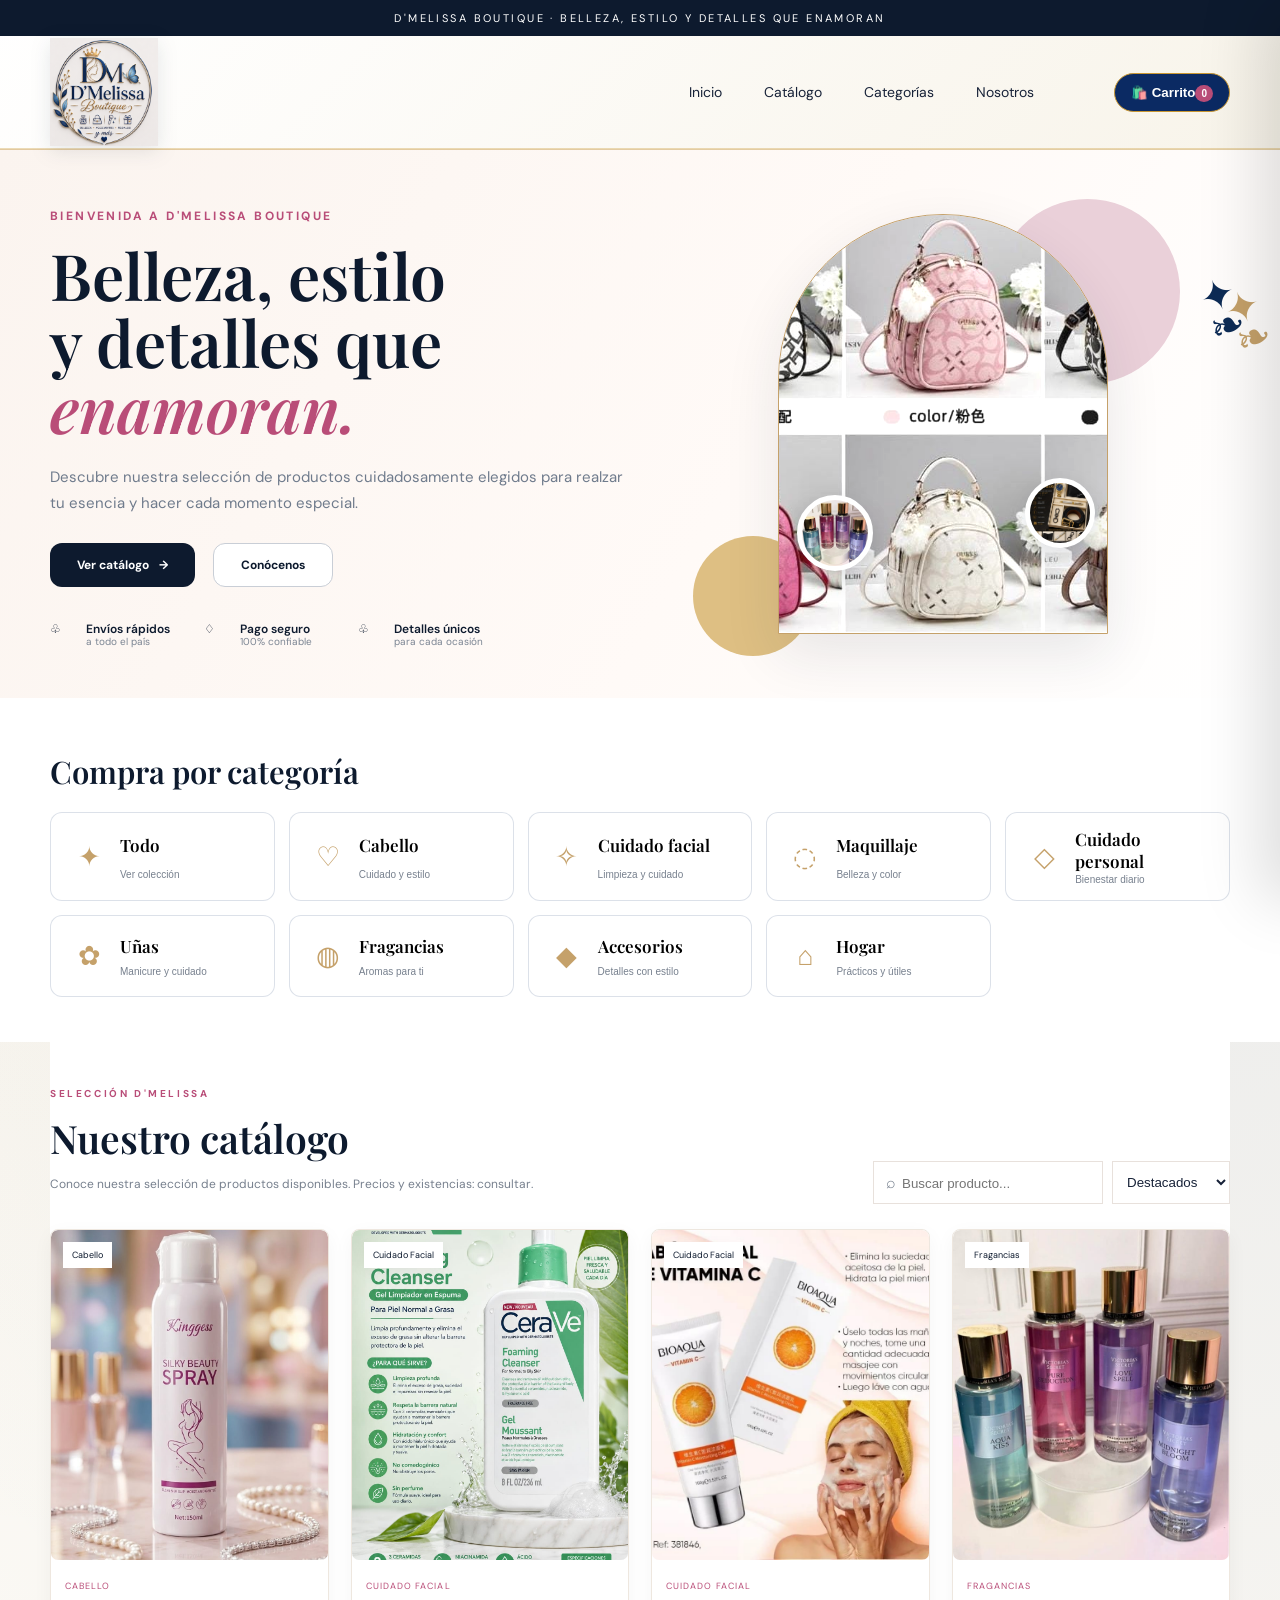
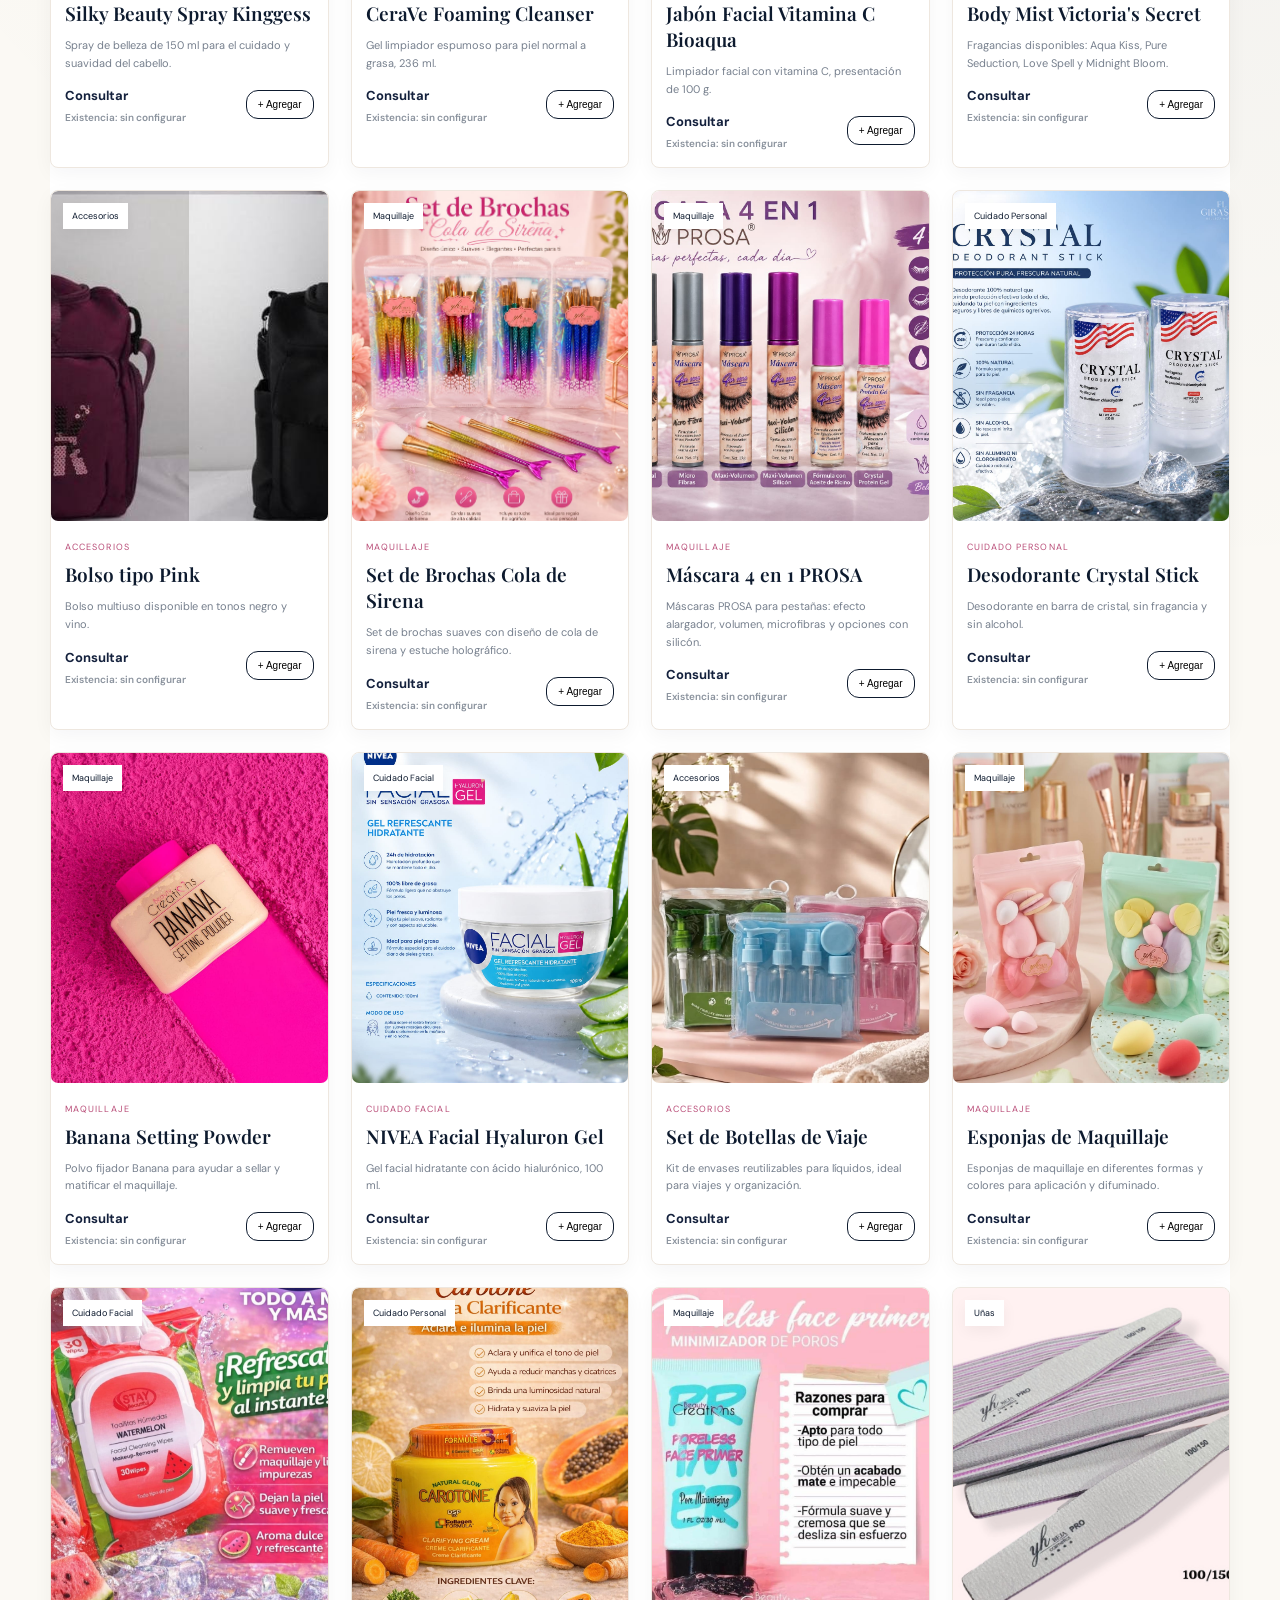
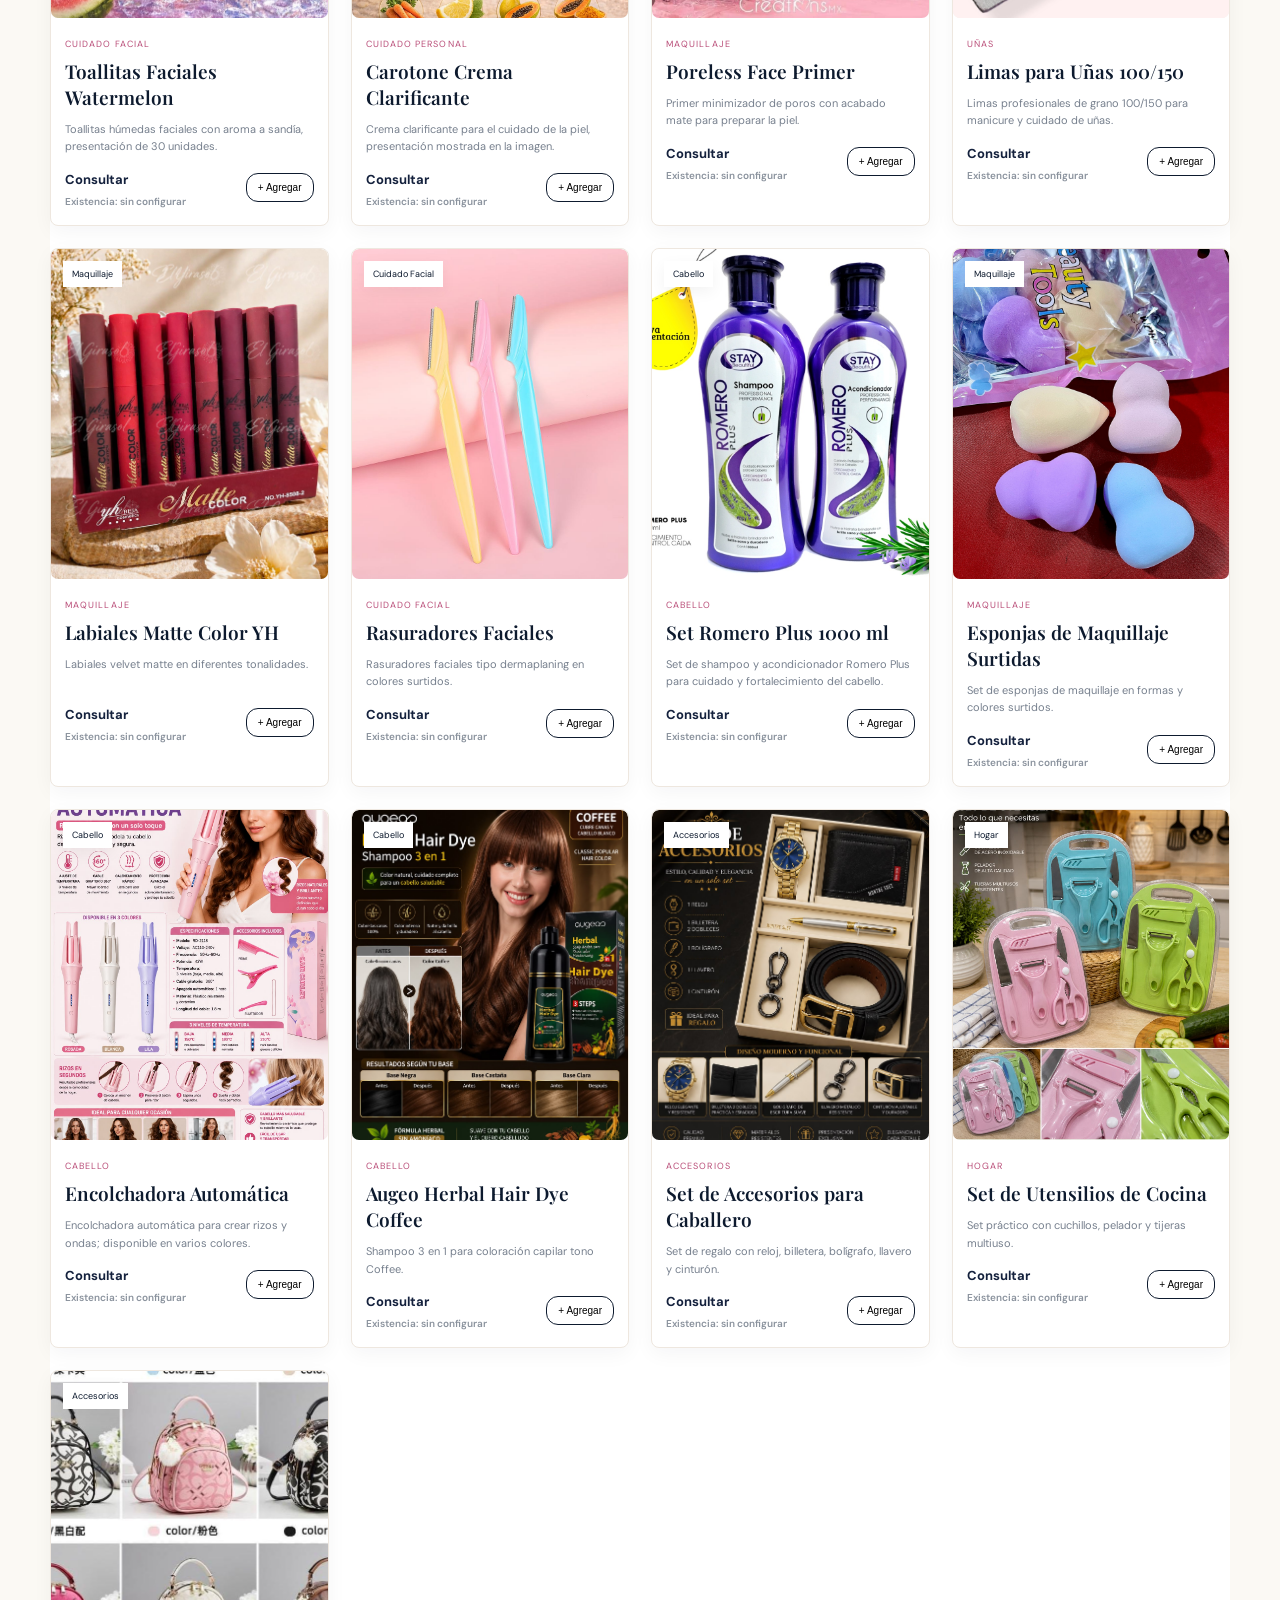
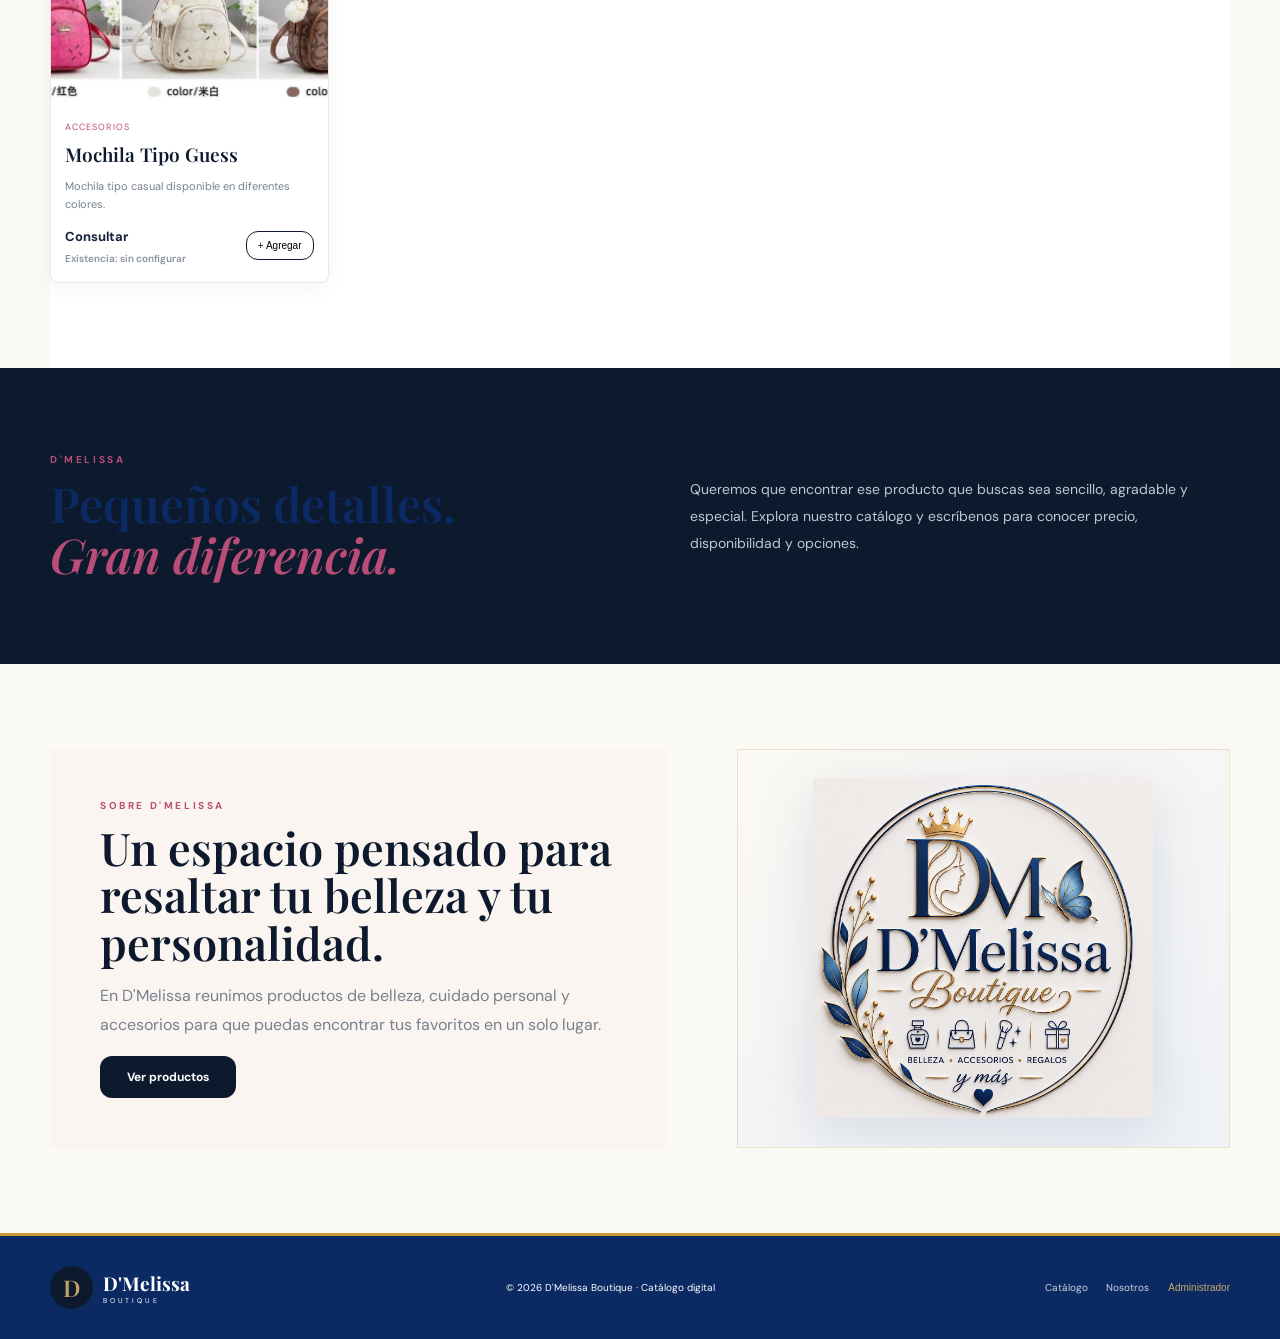
==== commit ca279e5a: "Add files via upload" ====
--- a/index.html
+++ b/index.html
@@ -204,24 +204,60 @@
 
 <section class="adminPanel" id="adminPanel" aria-label="Panel de administración">
   <div class="wrap adminInner">
-    <div class="adminTop"><div><div class="eyebrow">ÁREA PRIVADA</div><h2>Administrador D’Melissa</h2><p>Actualiza los precios del catálogo. Los cambios quedan guardados en este navegador.</p></div><button class="adminClose" id="closeAdmin" aria-label="Cerrar administrador">×</button></div>
-    <div class="adminTools"><div class="adminStat"><b id="adminCount">25</b><span>productos</span></div><div class="adminActions"><button class="adminBtn primaryAdmin" id="saveAdmin">Guardar precios</button><button class="adminBtn" id="exportAdmin">Exportar</button><button class="adminBtn" id="importAdmin">Importar</button><button class="adminBtn dangerAdmin" id="resetAdmin">Restablecer</button></div></div>
-    <div class="adminTableWrap"><table class="adminTable"><thead><tr><th>Imagen</th><th>Nombre / categoría</th><th>Precio</th></tr></thead><tbody id="adminRows"></tbody></table></div>
-    <div class="adminBottom"><span id="adminStatus"></span><small>Consejo: escribe solo el valor, por ejemplo <b>250</b>. También puedes escribir “Consultar”.</small></div>
+    <div class="adminTop"><div><div class="eyebrow">ÁREA PRIVADA</div><h2>Administrador D’Melissa</h2><p>Actualiza precios y controla las existencias del catálogo. Los cambios quedan guardados en este navegador.</p></div><button class="adminClose" id="closeAdmin" aria-label="Cerrar administrador">×</button></div>
+    <div class="adminTools"><div class="adminStat"><b id="adminCount">25</b><span>productos</span></div><div class="adminActions"><button class="adminBtn primaryAdmin" id="saveAdmin">Guardar cambios</button><button class="adminBtn" id="exportAdmin">Exportar</button><button class="adminBtn" id="importAdmin">Importar</button><button class="adminBtn dangerAdmin" id="resetAdmin">Restablecer</button></div></div>
+    <div class="adminTableWrap"><table class="adminTable"><thead><tr><th>Imagen</th><th>Nombre / categoría</th><th>Precio</th><th>Existencia</th><th>Acciones</th></tr></thead><tbody id="adminRows"></tbody></table></div>
+    <div class="adminBottom"><span id="adminStatus"></span><small>Consejo: escribe el precio y la existencia actual. Una existencia sin configurar no limita las ventas. Cuando una existencia llegue a 0, el producto se mostrará como agotado.</small></div>
   </div>
 </section>
 <footer><div class="wrap footer"><div class="logo light"><span class="logoD">D</span><span><b>D'Melissa</b><small>BOUTIQUE</small></span></div><p>© 2026 D'Melissa Boutique · Catálogo digital</p><div><a href="#catalogo">Catálogo</a> <a href="#nosotros">Nosotros</a> <button class="adminLink" id="openAdmin">Administrador</button></div></div></footer>
 
 <aside class="drawer" id="drawer">
   <div class="drawerHead"><h3>Tu carrito</h3><button id="closeCart">×</button></div>
-  <div id="cartItems"></div>
-  <div id="empty" class="empty">Tu carrito está vacío.<br>Agrega tus productos favoritos.</div>
-  <div class="drawerFoot"><div><span>Productos</span><b id="cartTotal">0</b></div><button class="btn primary full" id="whatsapp">Consultar pedido por WhatsApp</button></div>
+
+  <div class="customerGate" id="customerGate">
+    <div class="customerGateIcon">👤</div>
+    <h4>Antes de continuar</h4>
+    <p>Escribe tu nombre para preparar correctamente tu pedido.</p>
+    <label for="customerName">Nombre del cliente</label>
+    <input id="customerName" type="text" maxlength="80" placeholder="Escribe tu nombre" autocomplete="name">
+    <button class="btn primary full" id="continueCart">Continuar al carrito</button>
+    <small>Tu nombre se incluirá automáticamente en el mensaje de WhatsApp.</small>
+  </div>
+
+  <div class="cartContent" id="cartContent">
+    <div class="customerMini">
+      <span>Cliente</span>
+      <strong id="customerDisplay">—</strong>
+      <button id="editCustomer" type="button">Cambiar</button>
+    </div>
+    <div class="cartScroll" id="cartScroll">
+      <div id="cartItems"></div>
+      <div id="empty" class="empty">Tu carrito está vacío.<br>Agrega tus productos favoritos.</div>
+      <div class="paymentBox">
+        <div class="paymentTitle">💳 Método de pago</div>
+        <div class="paymentOption">🏦 Depósito / transferencia bancaria</div>
+        <div class="bankData">
+          <div><span>Banco</span><b>BAC</b></div>
+          <div><span>Titular</span><b>Dirian Melissa Reyes Rodríguez</b></div>
+          <div><span>Tipo de cuenta</span><b>Ahorros</b></div>
+          <div><span>N.º de cuenta</span><b>752091451</b></div>
+        </div>
+        <p class="paymentNote">Realiza el depósito o transferencia y luego envía el comprobante por WhatsApp.</p>
+      </div>
+    </div>
+    <div class="drawerFoot">
+      <div class="cartSummary"><span>Productos</span><b id="cartTotal">0</b></div>
+      <button class="btn primary full" id="whatsapp">Consultar pedido por WhatsApp</button>
+      <button class="btn bankBtn full" id="bankWhatsapp">Enviar comprobante por WhatsApp</button>
+    </div>
+  </div>
 </aside>
 <div class="overlay" id="overlay"></div>
 <script>
 const DEFAULT_PRODUCTS = [{"id": 1, "name": "Silky Beauty Spray Kinggess", "category": "Cabello", "price": "Consultar", "image": "assets/producto_1.jpeg", "desc": "Spray de belleza de 150 ml para el cuidado y suavidad del cabello."}, {"id": 2, "name": "CeraVe Foaming Cleanser", "category": "Cuidado Facial", "price": "Consultar", "image": "assets/producto_2.jpeg", "desc": "Gel limpiador espumoso para piel normal a grasa, 236 ml."}, {"id": 3, "name": "Jabón Facial Vitamina C Bioaqua", "category": "Cuidado Facial", "price": "Consultar", "image": "assets/producto_3.jpeg", "desc": "Limpiador facial con vitamina C, presentación de 100 g."}, {"id": 4, "name": "Body Mist Victoria's Secret", "category": "Fragancias", "price": "Consultar", "image": "assets/producto_4.jpeg", "desc": "Fragancias disponibles: Aqua Kiss, Pure Seduction, Love Spell y Midnight Bloom."}, {"id": 5, "name": "Bolso tipo Pink", "category": "Accesorios", "price": "Consultar", "image": "assets/producto_5.jpeg", "desc": "Bolso multiuso disponible en tonos negro y vino."}, {"id": 6, "name": "Set de Brochas Cola de Sirena", "category": "Maquillaje", "price": "Consultar", "image": "assets/producto_6.jpeg", "desc": "Set de brochas suaves con diseño de cola de sirena y estuche holográfico."}, {"id": 7, "name": "Máscara 4 en 1 PROSA", "category": "Maquillaje", "price": "Consultar", "image": "assets/producto_7.jpeg", "desc": "Máscaras PROSA para pestañas: efecto alargador, volumen, microfibras y opciones con silicón."}, {"id": 8, "name": "Desodorante Crystal Stick", "category": "Cuidado Personal", "price": "Consultar", "image": "assets/producto_8.jpeg", "desc": "Desodorante en barra de cristal, sin fragancia y sin alcohol."}, {"id": 9, "name": "Banana Setting Powder", "category": "Maquillaje", "price": "Consultar", "image": "assets/producto_9.jpeg", "desc": "Polvo fijador Banana para ayudar a sellar y matificar el maquillaje."}, {"id": 10, "name": "NIVEA Facial Hyaluron Gel", "category": "Cuidado Facial", "price": "Consultar", "image": "assets/producto_10.jpeg", "desc": "Gel facial hidratante con ácido hialurónico, 100 ml."}, {"id": 11, "name": "Set de Botellas de Viaje", "category": "Accesorios", "price": "Consultar", "image": "assets/producto_11.jpeg", "desc": "Kit de envases reutilizables para líquidos, ideal para viajes y organización."}, {"id": 12, "name": "Esponjas de Maquillaje", "category": "Maquillaje", "price": "Consultar", "image": "assets/producto_12.jpeg", "desc": "Esponjas de maquillaje en diferentes formas y colores para aplicación y difuminado."}, {"id": 13, "name": "Toallitas Faciales Watermelon", "category": "Cuidado Facial", "price": "Consultar", "image": "assets/producto_13.jpeg", "desc": "Toallitas húmedas faciales con aroma a sandía, presentación de 30 unidades."}, {"id": 14, "name": "Carotone Crema Clarificante", "category": "Cuidado Personal", "price": "Consultar", "image": "assets/producto_14.jpeg", "desc": "Crema clarificante para el cuidado de la piel, presentación mostrada en la imagen."}, {"id": 15, "name": "Poreless Face Primer", "category": "Maquillaje", "price": "Consultar", "image": "assets/producto_15.jpeg", "desc": "Primer minimizador de poros con acabado mate para preparar la piel."}, {"id": 16, "name": "Limas para Uñas 100/150", "category": "Uñas", "price": "Consultar", "image": "assets/producto_16.jpeg", "desc": "Limas profesionales de grano 100/150 para manicure y cuidado de uñas."}, {"id": 17, "name": "Labiales Matte Color YH", "category": "Maquillaje", "price": "Consultar", "image": "assets/producto_17.jpeg", "desc": "Labiales velvet matte en diferentes tonalidades."}, {"id": 18, "name": "Rasuradores Faciales", "category": "Cuidado Facial", "price": "Consultar", "image": "assets/producto_18.jpeg", "desc": "Rasuradores faciales tipo dermaplaning en colores surtidos."}, {"id": 19, "name": "Set Romero Plus 1000 ml", "category": "Cabello", "price": "Consultar", "image": "assets/producto_19.jpeg", "desc": "Set de shampoo y acondicionador Romero Plus para cuidado y fortalecimiento del cabello."}, {"id": 20, "name": "Esponjas de Maquillaje Surtidas", "category": "Maquillaje", "price": "Consultar", "image": "assets/producto_20.jpeg", "desc": "Set de esponjas de maquillaje en formas y colores surtidos."}, {"id": 21, "name": "Encolchadora Automática", "category": "Cabello", "price": "Consultar", "image": "assets/producto_21.jpeg", "desc": "Encolchadora automática para crear rizos y ondas; disponible en varios colores."}, {"id": 22, "name": "Augeo Herbal Hair Dye Coffee", "category": "Cabello", "price": "Consultar", "image": "assets/producto_22.jpeg", "desc": "Shampoo 3 en 1 para coloración capilar tono Coffee."}, {"id": 23, "name": "Set de Accesorios para Caballero", "category": "Accesorios", "price": "Consultar", "image": "assets/producto_23.jpeg", "desc": "Set de regalo con reloj, billetera, bolígrafo, llavero y cinturón."}, {"id": 24, "name": "Set de Utensilios de Cocina", "category": "Hogar", "price": "Consultar", "image": "assets/producto_24.jpeg", "desc": "Set práctico con cuchillos, pelador y tijeras multiuso."}, {"id": 25, "name": "Mochila Tipo Guess", "category": "Accesorios", "price": "Consultar", "image": "assets/producto_25.jpeg", "desc": "Mochila tipo casual disponible en diferentes colores."}];
 let PRODUCTS = JSON.parse(localStorage.getItem("dmelissa_v3_products") || "null") || DEFAULT_PRODUCTS.map(p=>({...p}));
+PRODUCTS.forEach(p=>{ if(!Object.prototype.hasOwnProperty.call(p,"stock")) p.stock=null; });
 let cart = JSON.parse(localStorage.getItem("dmelissa_v2_cart")||"[]");
 let category = "Todos";
 const ADMIN_USERNAME = "Dirian";
@@ -244,22 +280,44 @@
 }
 function closeAdmin(){ $("#adminPanel").classList.remove("show"); document.body.classList.remove("admin-open"); }
 function renderAdmin(){
-  $("#adminRows").innerHTML=PRODUCTS.map(p=>`<tr data-id="${p.id}"><td><img src="${p.image}" alt="${p.name}"></td><td><b>${p.name}</b><small>${p.category}</small></td><td><input class="adminPrice" type="text" inputmode="decimal" value="${p.price==='Consultar'?'':p.price}" placeholder="Ej. 250 o Consultar" aria-label="Precio de ${p.name}"></td></tr>`).join("");
+  $("#adminRows").innerHTML=PRODUCTS.map(p=>`<tr data-id="${p.id}"><td><img src="${p.image}" alt="${p.name}"></td><td><b>${p.name}</b><small>${p.category}</small></td><td><input class="adminPrice" type="text" inputmode="decimal" value="${p.price==='Consultar'?'':p.price}" placeholder="Ej. 250 o Consultar" aria-label="Precio de ${p.name}"></td><td><input class="adminStock" type="number" min="0" step="1" value="${Number.isFinite(p.stock)?p.stock:''}" placeholder="Sin configurar" aria-label="Existencia de ${p.name}"></td><td><div class="stockActions"><button class="stockMinus" onclick="adjustStock(${p.id},-1)" title="Restar 1">−</button><button class="stockPlus" onclick="adjustStock(${p.id},1)" title="Agregar 1">+</button></div></td></tr>`).join("");
   $("#adminCount").textContent=PRODUCTS.length;
 }
 function saveAdminPrices(){
-  document.querySelectorAll("#adminRows tr").forEach(row=>{ const id=Number(row.dataset.id); const input=row.querySelector(".adminPrice"); const p=PRODUCTS.find(x=>x.id===id); if(p) p.price=moneyLabel(input.value); });
-  saveProducts(); render(); cartRender(); $("#adminStatus").textContent="✓ Cambios guardados correctamente en este navegador."; setTimeout(()=>$("#adminStatus").textContent="",3000);
+  document.querySelectorAll("#adminRows tr").forEach(row=>{ const id=Number(row.dataset.id); const priceInput=row.querySelector(".adminPrice"); const stockInput=row.querySelector(".adminStock"); const p=PRODUCTS.find(x=>x.id===id); if(!p) return; p.price=moneyLabel(priceInput.value); const raw=stockInput.value.trim(); p.stock=raw===""?null:Math.max(0,Math.floor(Number(raw))); });
+  saveProducts(); render(); cartRender(); $("#adminStatus").textContent="✓ Precios y existencias guardados correctamente."; setTimeout(()=>$("#adminStatus").textContent="",3000);
 }
 function resetAdminPrices(){
   if(!confirm("¿Desea borrar los precios guardados y volver todos los productos a \"Consultar\"?")) return;
-  PRODUCTS=DEFAULT_PRODUCTS.map(p=>({...p,price:"Consultar"})); saveProducts(); render(); cartRender(); renderAdmin(); $("#adminStatus").textContent="Precios restablecidos.";
+  PRODUCTS=DEFAULT_PRODUCTS.map(p=>({...p,price:"Consultar",stock:null})); saveProducts(); render(); cartRender(); renderAdmin(); $("#adminStatus").textContent="Precios restablecidos.";
 }
 function exportPrices(){
   const data=JSON.stringify(PRODUCTS.map(p=>({id:p.id,name:p.name,price:p.price})),null,2); const blob=new Blob([data],{type:"application/json"}); const url=URL.createObjectURL(blob); const a=document.createElement("a"); a.href=url; a.download="dmelissa-precios.json"; a.click(); URL.revokeObjectURL(url);
 }
 function importPrices(){
   const input=document.createElement("input"); input.type="file"; input.accept="application/json"; input.onchange=()=>{ const file=input.files[0]; if(!file) return; const r=new FileReader(); r.onload=()=>{ try{ const imported=JSON.parse(r.result); imported.forEach(item=>{const p=PRODUCTS.find(x=>x.id===Number(item.id)); if(p && item.price!==undefined) p.price=moneyLabel(item.price);}); saveProducts(); render(); cartRender(); renderAdmin(); $("#adminStatus").textContent="Precios importados correctamente."; }catch(e){alert("El archivo no tiene un formato válido.");} }; r.readAsText(file); }; input.click();
+}
+function adjustStock(id,delta){
+  const p=PRODUCTS.find(x=>x.id===id); if(!p) return;
+  p.stock=Number.isFinite(p.stock)?Math.max(0,p.stock+delta):Math.max(0,delta);
+  saveProducts(); render(); cartRender(); renderAdmin();
+}
+function stockLabel(p){
+  if(!Number.isFinite(p.stock)) return "Existencia: sin configurar";
+  if(p.stock<=0) return "Agotado";
+  if(p.stock<=3) return `Últimas ${p.stock} unidades`;
+  return `Disponible: ${p.stock}`;
+}
+function stockClass(p){
+  if(!Number.isFinite(p.stock)) return "stockNeutral";
+  if(p.stock<=0) return "stockOut";
+  if(p.stock<=3) return "stockLow";
+  return "stockOk";
+}
+function canAdd(p){
+  if(!Number.isFinite(p.stock)) return true;
+  const inCart=cart.find(x=>x.id===p.id)?.qty||0;
+  return p.stock>inCart;
 }
 const $=s=>document.querySelector(s);
 function render(){
@@ -267,27 +325,92 @@
   let list=PRODUCTS.filter(p=>(category==="Todos"||p.category===category)&&p.name.toLowerCase().includes(q));
   if($("#sort").value==="az") list.sort((a,b)=>a.name.localeCompare(b.name));
   $("#products").innerHTML=list.map(p=>`
-  <article class="product">
+  <article class="product" onclick="openProductDetail(${p.id})" tabindex="0" role="button" aria-label="Ver detalles de ${p.name}">
     <div class="photo"><img src="${p.image}" alt="${p.name}" loading="lazy"><span class="tag">${p.category}</span></div>
-    <div class="info"><small>${p.category}</small><h3>${p.name}</h3><p>${p.desc}</p><div class="bottom"><b>${p.price}</b><button onclick="add(${p.id})">+ Agregar</button></div></div>
+    <div class="info"><small>${p.category}</small><h3>${p.name}</h3><p>${p.desc}</p><div class="bottom"><div><b>${p.price}</b><div class="stockLine ${stockClass(p)}">${stockLabel(p)}</div></div><button onclick="add(${p.id})" ${canAdd(p)?"":"disabled"}>${canAdd(p)?"+ Agregar":"Agotado"}</button></div></div>
   </article>`).join("") || `<div class="no">No encontramos productos.</div>`;
 }
+function openProductDetail(id){ window.location.href=`producto.html?id=${id}`; }
 function save(){localStorage.setItem("dmelissa_v2_cart",JSON.stringify(cart));cartRender()}
-function add(id){let x=cart.find(a=>a.id===id);x?x.qty++:cart.push({id,qty:1});save();openDrawer()}
+function add(id){const p=PRODUCTS.find(a=>a.id===id); if(!p) return; const x=cart.find(a=>a.id===id); const current=x?.qty||0; if(Number.isFinite(p.stock) && current>=p.stock){alert(`No hay más unidades disponibles de ${p.name}.`); return;} x?x.qty++:cart.push({id,qty:1});save();openDrawer()}
 function cartRender(){
   const n=cart.reduce((a,x)=>a+x.qty,0);$("#count").textContent=n;$("#empty").style.display=n?"none":"block";
   $("#cartItems").innerHTML=cart.map(x=>{let p=PRODUCTS.find(a=>a.id===x.id);return `<div class="cartItem"><img src="${p.image}"><div><b>${p.name}</b><small>${p.price}</small><div class="qty"><button onclick="qty(${x.id},-1)">−</button>${x.qty}<button onclick="qty(${x.id},1)">+</button></div></div><button class="del" onclick="del(${x.id})">×</button></div>`}).join("");
   $("#cartTotal").textContent=n;
 }
-function qty(id,d){let x=cart.find(a=>a.id===id);x.qty+=d;if(x.qty<1)cart=cart.filter(a=>a.id!==id);save()}
+function qty(id,d){let x=cart.find(a=>a.id===id); const p=PRODUCTS.find(a=>a.id===id); if(!x||!p) return; if(d>0 && Number.isFinite(p.stock) && x.qty>=p.stock) return; x.qty+=d;if(x.qty<1)cart=cart.filter(a=>a.id!==id);save()}
 function del(id){cart=cart.filter(a=>a.id!==id);save()}
-function openDrawer(){$("#drawer").classList.add("open");$("#overlay").classList.add("show")}
+function showCustomerGate(){
+  $("#customerGate").classList.add("show");
+  $("#cartContent").classList.remove("show");
+  setTimeout(()=>$("#customerName")?.focus(),80);
+}
+function showCartContent(){
+  const customer=getCustomerName();
+  if(!customer){ showCustomerGate(); return; }
+  localStorage.setItem("dmelissa_customer_name",customer);
+  $("#customerDisplay").textContent=customer;
+  $("#customerGate").classList.remove("show");
+  $("#cartContent").classList.add("show");
+  cartRender();
+}
+function openDrawer(){
+  $("#drawer").classList.add("open");
+  $("#overlay").classList.add("show");
+  const saved=localStorage.getItem("dmelissa_customer_name");
+  if(saved) { $("#customerName").value=saved; showCartContent(); }
+  else showCustomerGate();
+}
 function closeDrawer(){$("#drawer").classList.remove("open");$("#overlay").classList.remove("show")}
 $("#openCart").onclick=openDrawer;$("#closeCart").onclick=closeDrawer;$("#overlay").onclick=closeDrawer;
 $("#search").oninput=render;$("#sort").onchange=render;
 document.querySelectorAll(".catGrid button").forEach(b=>b.onclick=()=>{category=b.dataset.cat;document.querySelectorAll(".catGrid button").forEach(x=>x.classList.remove("active"));b.classList.add("active");render();location.hash="catalogo"});
 $("#hamb").onclick=()=>$("#mobile").classList.toggle("show");
-$("#whatsapp").onclick=()=>{let msg=cart.length?"Hola, D'Melissa Boutique. Quisiera consultar este pedido:%0A%0A"+cart.map(x=>{let p=PRODUCTS.find(a=>a.id===x.id);return `• ${p.name} x${x.qty}`}).join("%0A"):"Hola, D'Melissa Boutique. Quisiera información sobre sus productos.";window.open("https://wa.me/50400000000?text="+msg,"_blank")};
+function getCustomerName(){
+  return (document.querySelector("#customerName")?.value || "").trim();
+}
+function buildOrderMessage(includeBank=false){
+  const customer=getCustomerName();
+  let msg=cart.length?"Hola, D'Melissa Boutique. Quisiera consultar este pedido:%0A%0A"+(customer?"Cliente: "+encodeURIComponent(customer)+"%0A%0A":"")+cart.map(x=>{let p=PRODUCTS.find(a=>a.id===x.id);return `• ${p.name}%0ACantidad: ${x.qty}`}).join("%0A"):"Hola, D'Melissa Boutique. Quisiera información sobre sus productos.";
+  if(includeBank && cart.length){
+    msg += "%0A%0AMétodo de pago: Depósito / transferencia bancaria.%0A"+
+      "Banco: BAC%0A"+
+      "Titular: Dirian Melissa Reyes Rodríguez%0A"+
+      "Tipo de cuenta: Ahorros%0A"+
+      "Cuenta: 752091451%0A%0A"+
+      "Realicé el pago y enviaré el comprobante.";
+  }
+  return msg;
+}
+function goWhatsapp(withBank){
+  if(!cart.length){
+    alert("Agrega al menos un producto al carrito.");
+    return;
+  }
+  const customer=getCustomerName();
+  if(!customer){ showCustomerGate(); return; }
+  localStorage.setItem("dmelissa_customer_name",customer);
+  window.open("https://wa.me/50494517099?text="+buildOrderMessage(withBank),"_blank");
+}
+$("#whatsapp").onclick=()=>goWhatsapp(false);
+$("#bankWhatsapp").onclick=()=>goWhatsapp(true);
+const savedCustomer=localStorage.getItem("dmelissa_customer_name");
+if(savedCustomer) {
+  $("#customerName").value=savedCustomer;
+  $("#customerDisplay").textContent=savedCustomer;
+}
+$("#customerName").addEventListener("input",e=>{
+  e.target.value=e.target.value.replace(/\s{2,}/g," ");
+});
+$("#continueCart").onclick=()=>{
+  const customer=getCustomerName();
+  if(!customer){ alert("Escribe tu nombre para continuar."); $("#customerName").focus(); return; }
+  showCartContent();
+};
+$("#editCustomer").onclick=()=>showCustomerGate();
+$("#customerName").addEventListener("keydown",e=>{
+  if(e.key==="Enter") $("#continueCart").click();
+});
 $("#openAdmin").onclick=openAdmin;
 $("#closeAdmin").onclick=closeAdmin;
 $("#saveAdmin").onclick=saveAdminPrices;
--- a/styles.css
+++ b/styles.css
@@ -66,3 +66,148 @@
 .bottom{padding-bottom:2px}
 @media(max-width:950px){.nav{height:92px}.logoImage{width:92px;height:82px;flex-basis:92px}.logoImage img{width:82px;height:82px}.links{display:none}.hamb{display:block}.heroGrid{grid-template-columns:1fr;padding:45px 0}.heroText{padding:10px 0}.heroVisual{height:420px}.catGrid{grid-template-columns:repeat(2,1fr)}.products{grid-template-columns:repeat(2,1fr)}}
 @media(max-width:600px){.topbar{font-size:8px;letter-spacing:.13em}.nav{height:78px}.logoImage{width:75px;height:70px;flex-basis:75px}.logoImage img{width:70px;height:70px}.cart{padding:9px 12px!important}.hero{min-height:auto}.hero h1{font-size:48px}.heroText>p{font-size:13px}.heroTrust{gap:15px}.heroVisual{height:330px}.heroArch{width:230px;height:300px}.heroPerfume{width:58px;height:58px}.heroGift{width:54px;height:54px}.categories h2{font-size:29px}.catGrid{grid-template-columns:1fr 1fr}.products{grid-template-columns:1fr 1fr;gap:12px}.photo{height:235px}}
+
+.paymentBox{margin:14px 0;padding:16px 17px;border:1px solid rgba(201,151,50,.35);background:linear-gradient(145deg,#fbf9f4,#f4f1ea);border-radius:8px}
+.paymentTitle{font-weight:700;color:var(--deep);font-size:15px;margin-bottom:6px}
+.paymentOption{font-size:11px;color:var(--deep);font-weight:600;margin:0 0 14px;padding-bottom:10px;border-bottom:1px solid rgba(201,151,50,.22)}
+.bankData{display:grid;grid-template-columns:minmax(92px,1fr) minmax(135px,1.4fr);gap:9px 14px;align-items:start}
+.bankData div{display:contents}
+.bankData span{font-size:10px;color:var(--muted);line-height:1.35}
+.bankData b{font-size:10px;color:var(--deep);line-height:1.35;text-align:left;overflow-wrap:anywhere}
+.paymentNote{font-size:10px;line-height:1.5;color:var(--muted);margin:14px 0 0;padding-top:10px;border-top:1px solid rgba(201,151,50,.18)}
+.bankBtn{margin-top:9px;background:#fff !important;color:var(--deep) !important;border:1px solid var(--deep) !important}
+.bankBtn:hover{background:var(--deep) !important;color:#fff !important}
+@media(max-width:480px){
+  .bankData{grid-template-columns:1fr}
+  .bankData span{font-weight:600}
+  .bankData b{margin-top:-5px}
+}
+
+/* ===== Ajuste final del bloque de pago ===== */
+.drawerFoot .paymentBox{
+  display:block !important;
+  width:100%;
+  box-sizing:border-box;
+  margin:14px 0;
+}
+
+.drawerFoot .paymentTitle{
+  display:block;
+  width:100%;
+  margin:0 0 8px;
+}
+
+.drawerFoot .paymentOption{
+  display:block;
+  width:100%;
+  box-sizing:border-box;
+  margin:0 0 14px;
+  padding:0 0 10px;
+  border-bottom:1px solid rgba(201,151,50,.22);
+  white-space:normal;
+  line-height:1.45;
+}
+
+.drawerFoot .bankData{
+  display:grid !important;
+  width:100%;
+  grid-template-columns:minmax(90px, .85fr) minmax(135px, 1.35fr);
+  gap:9px 14px;
+  align-items:start;
+  margin:0;
+}
+
+.drawerFoot .paymentNote{
+  display:block;
+  width:100%;
+  box-sizing:border-box;
+  margin:14px 0 0;
+  padding:10px 0 0;
+  border-top:1px solid rgba(201,151,50,.18);
+  line-height:1.5;
+}
+
+@media(max-width:480px){
+  .drawerFoot .bankData{
+    grid-template-columns:1fr;
+    gap:7px;
+  }
+  .drawerFoot .bankData b{
+    margin-top:-4px;
+  }
+}
+
+.customerBox{margin:12px 0 14px;padding:14px 16px;border:1px solid rgba(11,42,99,.12);background:#fff;border-radius:8px;box-shadow:0 5px 18px rgba(11,42,99,.05)}
+.customerTitle{font-size:14px;font-weight:700;color:var(--deep);margin-bottom:9px}
+.customerBox label{display:block;font-size:10px;color:var(--muted);margin-bottom:6px}
+.customerBox input{width:100%;box-sizing:border-box;border:1px solid var(--line);border-radius:6px;padding:10px 11px;font:inherit;font-size:12px;outline:none;color:var(--deep);background:#fff}
+.customerBox input:focus{border-color:var(--gold);box-shadow:0 0 0 3px rgba(201,151,50,.10)}
+.customerBox small{display:block;color:var(--muted);font-size:9px;line-height:1.4;margin-top:7px}
+
+/* ===== Carrito: nombre primero + contenido con desplazamiento ===== */
+.drawer{display:flex;flex-direction:column;overflow:hidden}
+.customerGate{display:none;flex:1;flex-direction:column;justify-content:center;padding:28px 22px;background:linear-gradient(145deg,#fbf9f4,#fff);text-align:center}
+.customerGate.show{display:flex}
+.customerGateIcon{width:58px;height:58px;border-radius:50%;display:grid;place-items:center;margin:0 auto 14px;background:#eef2f8;font-size:24px}
+.customerGate h4{font:600 27px "Playfair Display";color:var(--deep);margin:0 0 8px}
+.customerGate p{font-size:12px;line-height:1.6;color:var(--muted);margin:0 auto 20px;max-width:300px}
+.customerGate label{text-align:left;font-size:10px;color:var(--muted);margin-bottom:6px}
+.customerGate input{width:100%;box-sizing:border-box;border:1px solid var(--line);border-radius:7px;padding:12px 12px;font:inherit;font-size:12px;outline:none;color:var(--deep);margin-bottom:12px}
+.customerGate input:focus{border-color:var(--gold);box-shadow:0 0 0 3px rgba(201,151,50,.10)}
+.customerGate small{font-size:9px;line-height:1.45;color:var(--muted);margin-top:8px}
+.cartContent{display:none;flex:1;min-height:0;flex-direction:column}
+.cartContent.show{display:flex}
+.customerMini{display:flex;align-items:center;gap:8px;padding:10px 18px;border-bottom:1px solid var(--line);background:#fbf9f4;font-size:10px;flex:0 0 auto}
+.customerMini span{color:var(--muted)}
+.customerMini strong{color:var(--deep);flex:1;white-space:nowrap;overflow:hidden;text-overflow:ellipsis}
+.customerMini button{border:0;background:none;color:var(--deep);font-size:10px;text-decoration:underline;cursor:pointer}
+.cartScroll{flex:1;min-height:0;overflow-y:auto;padding:0 20px 16px;scrollbar-width:thin;scrollbar-color:var(--gold) #f3f1ec}
+.cartScroll::-webkit-scrollbar{width:7px}.cartScroll::-webkit-scrollbar-track{background:#f3f1ec}.cartScroll::-webkit-scrollbar-thumb{background:var(--gold);border-radius:8px}
+.cartScroll .cartItem{margin:0 -20px;padding:15px 20px}
+.cartScroll .paymentBox{margin:18px 0 4px}
+.cartContent .drawerFoot{flex:0 0 auto;margin-top:0;padding:15px 20px;border-top:1px solid var(--line);background:#fff;box-shadow:0 -6px 18px rgba(11,42,99,.06)}
+.cartSummary{display:flex;justify-content:space-between;margin-bottom:10px;font-size:11px}
+.cartSummary b{color:var(--deep)}
+@media(max-width:480px){.customerMini{padding-left:14px;padding-right:14px}.cartScroll{padding-left:14px;padding-right:14px}.cartScroll .cartItem{margin-left:-14px;margin-right:-14px;padding-left:14px;padding-right:14px}.cartContent .drawerFoot{padding-left:14px;padding-right:14px}}
+
+/* ===== Control de inventario ===== */
+.adminTable{min-width:980px}
+.adminStock{width:120px;max-width:100%;border:1px solid #d8d0c5;border-radius:5px;padding:10px 11px;font-size:12px;outline:none}
+.adminStock:focus{border-color:#c99732;box-shadow:0 0 0 3px rgba(201,151,50,.12)}
+.stockActions{display:flex;gap:6px}
+.stockActions button{width:32px;height:32px;border-radius:6px;border:1px solid #d8d0c5;background:#fff;color:#0d1a2e;font-weight:700;cursor:pointer}
+.stockActions button:hover{background:#0d1a2e;color:#fff;border-color:#0d1a2e}
+.stockLine{font-size:10px;margin-top:6px;line-height:1.3;font-weight:600}
+.stockOk{color:#2d7455}.stockLow{color:#b46b22}.stockOut{color:#a24b5c}.stockNeutral{color:#8a929d}
+.bottom button:disabled{cursor:not-allowed;opacity:.6;border-color:#d5d0c8;background:#f5f2ee;color:#8a929d}
+@media(max-width:700px){.adminTable{min-width:900px}.adminStock{width:105px}}
+
+/* ===== V11: tarjetas de producto clicables ===== */
+.product{cursor:pointer;transition:transform .2s ease,box-shadow .2s ease}
+.product:hover{transform:translateY(-3px);box-shadow:0 12px 28px rgba(13,26,46,.09)}
+.product .bottom button{cursor:pointer}
+.product:focus{outline:2px solid #c5a16a;outline-offset:3px}
+
+/* ===== V11: página de detalle de producto ===== */
+.detailPage{background:#fff;min-height:calc(100vh - 150px)}
+.detailWrap{padding:55px 0 85px}
+.backLink{display:inline-flex;align-items:center;gap:8px;color:#0d2b55;text-decoration:none;font-size:12px;font-weight:600;margin-bottom:25px}
+.detailGrid{display:grid;grid-template-columns:minmax(0,1.05fr) minmax(0,.95fr);gap:55px;align-items:center}
+.detailPhoto{background:#f7f2ed;border:1px solid #eee6dc;border-radius:12px;overflow:hidden;min-height:560px;display:grid;place-items:center;position:relative}
+.detailPhoto img{width:100%;height:560px;object-fit:cover}
+.detailTag{position:absolute;left:18px;top:18px;background:#fff;border:1px solid #dfc89c;padding:8px 11px;font-size:10px;color:#0d2b55;box-shadow:0 5px 14px rgba(13,26,46,.08)}
+.detailCopy .eyebrow{margin-bottom:10px}
+.detailCopy h1{font:600 clamp(38px,5vw,58px)/1.05 "Playfair Display";margin:0;color:#0d2b55}
+.detailCopy .detailPrice{font-size:22px;font-weight:700;color:#0d2b55;margin:18px 0 8px}
+.detailCopy .detailDesc{font-size:14px;line-height:1.9;color:#77808e;max-width:540px}
+.detailStock{display:inline-block;margin:15px 0;padding:7px 10px;border-radius:4px;font-size:11px;font-weight:700}
+.detailStock.ok{background:#edf6f0;color:#2d7455}.detailStock.low{background:#fff4e7;color:#b46b22}.detailStock.out{background:#fbeaec;color:#a24b5c}.detailStock.neutral{background:#f1f3f6;color:#6e7884}
+.detailActions{display:flex;align-items:center;gap:11px;flex-wrap:wrap;margin-top:18px}
+.detailQty{display:flex;align-items:center;border:1px solid #dfd6cb;border-radius:5px;overflow:hidden;height:46px}
+.detailQty button{width:42px;height:100%;border:0;background:#fff;color:#0d2b55;font-size:18px;cursor:pointer}
+.detailQty span{min-width:40px;text-align:center;font-size:12px;font-weight:700}
+.detailActions .btn{height:46px}
+.detailNote{margin-top:22px;padding:15px 18px;border-left:3px solid #c5a16a;background:#fbf9f4;color:#7b8593;font-size:11px;line-height:1.6}
+.detailMeta{display:grid;grid-template-columns:repeat(3,1fr);gap:10px;margin-top:28px}.detailMeta div{border:1px solid #e9e3dc;border-radius:8px;padding:13px;background:#fff}.detailMeta b{display:block;font-size:10px;color:#c5a16a;text-transform:uppercase;letter-spacing:.08em;margin-bottom:5px}.detailMeta span{font-size:11px;color:#0d2b55}
+@media(max-width:950px){.detailGrid{grid-template-columns:1fr;gap:35px}.detailPhoto,.detailPhoto img{min-height:430px;height:430px}.detailCopy h1{font-size:46px}}
+@media(max-width:600px){.detailWrap{padding:30px 0 55px}.detailPhoto,.detailPhoto img{min-height:360px;height:360px}.detailCopy h1{font-size:39px}.detailCopy .detailDesc{font-size:13px}.detailMeta{grid-template-columns:1fr}.detailActions{align-items:stretch;flex-direction:column}.detailQty{width:100%;justify-content:center}.detailActions .btn{width:100%}}
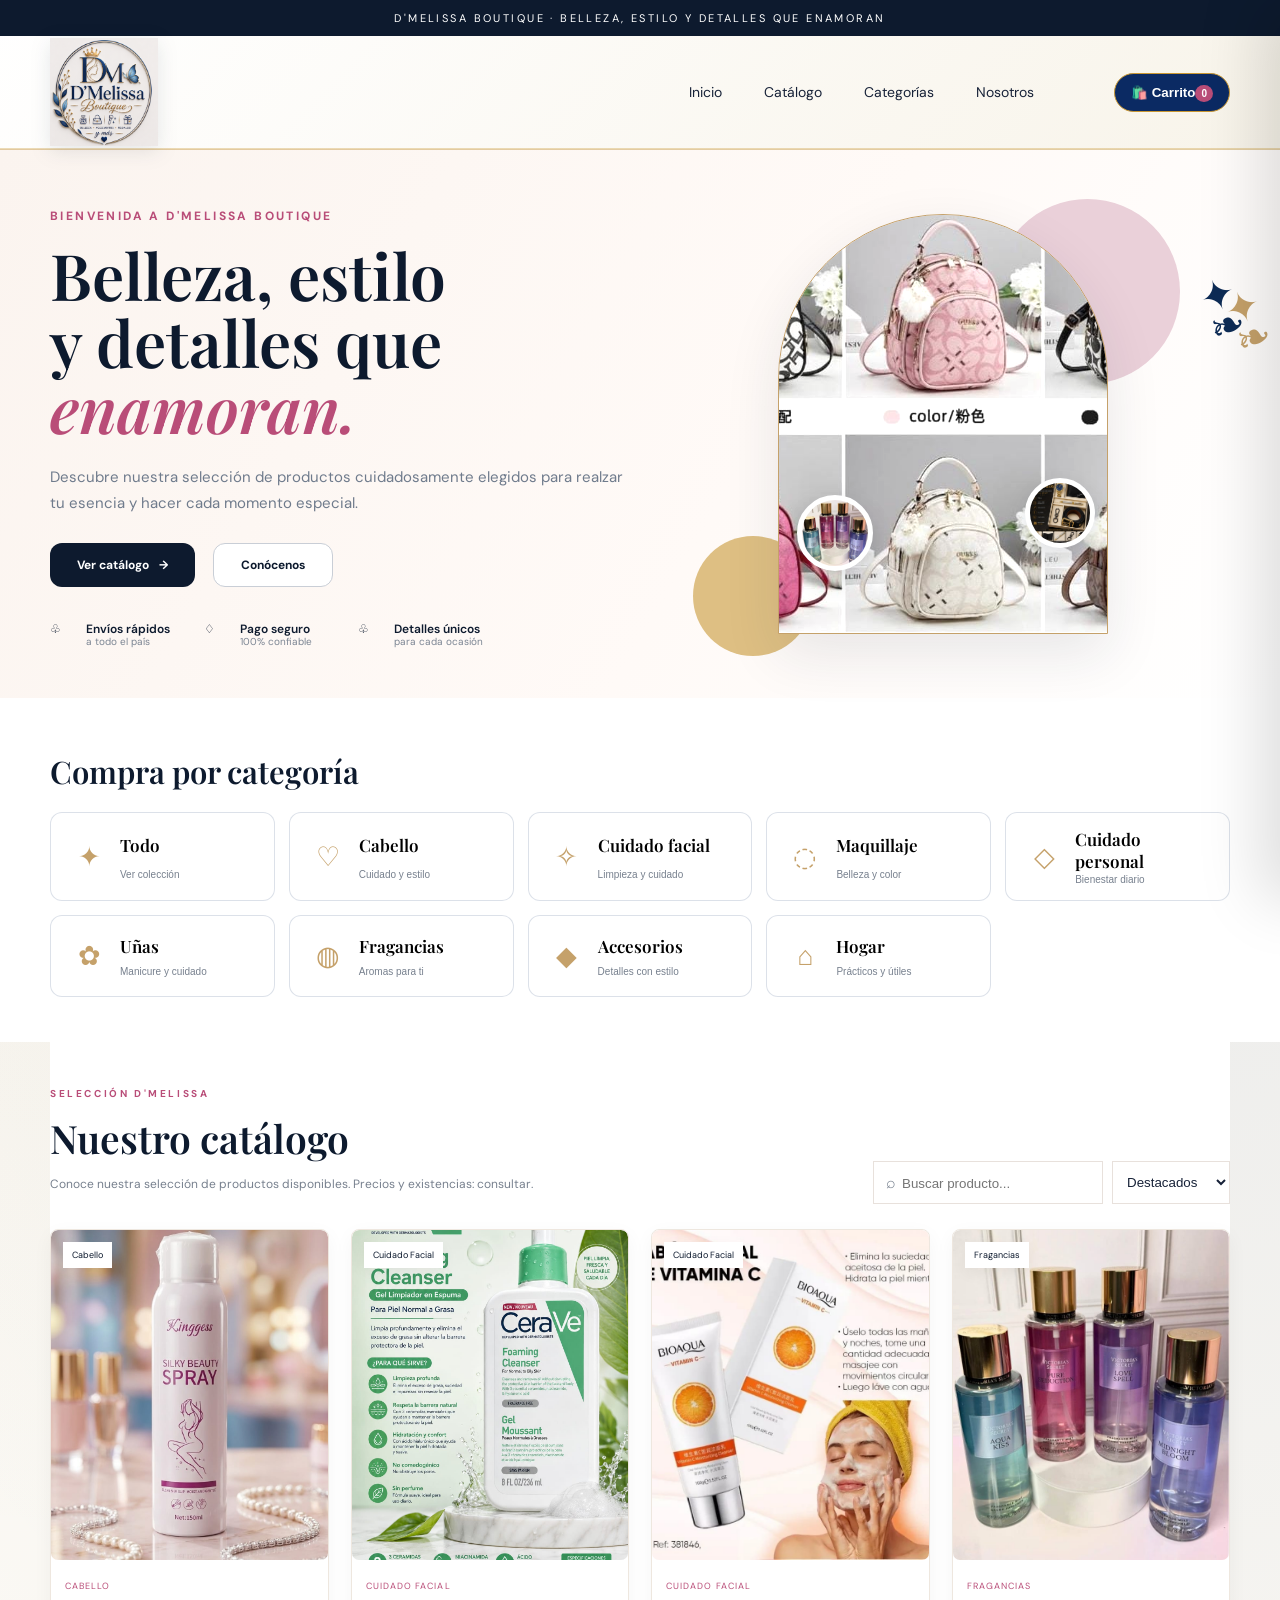
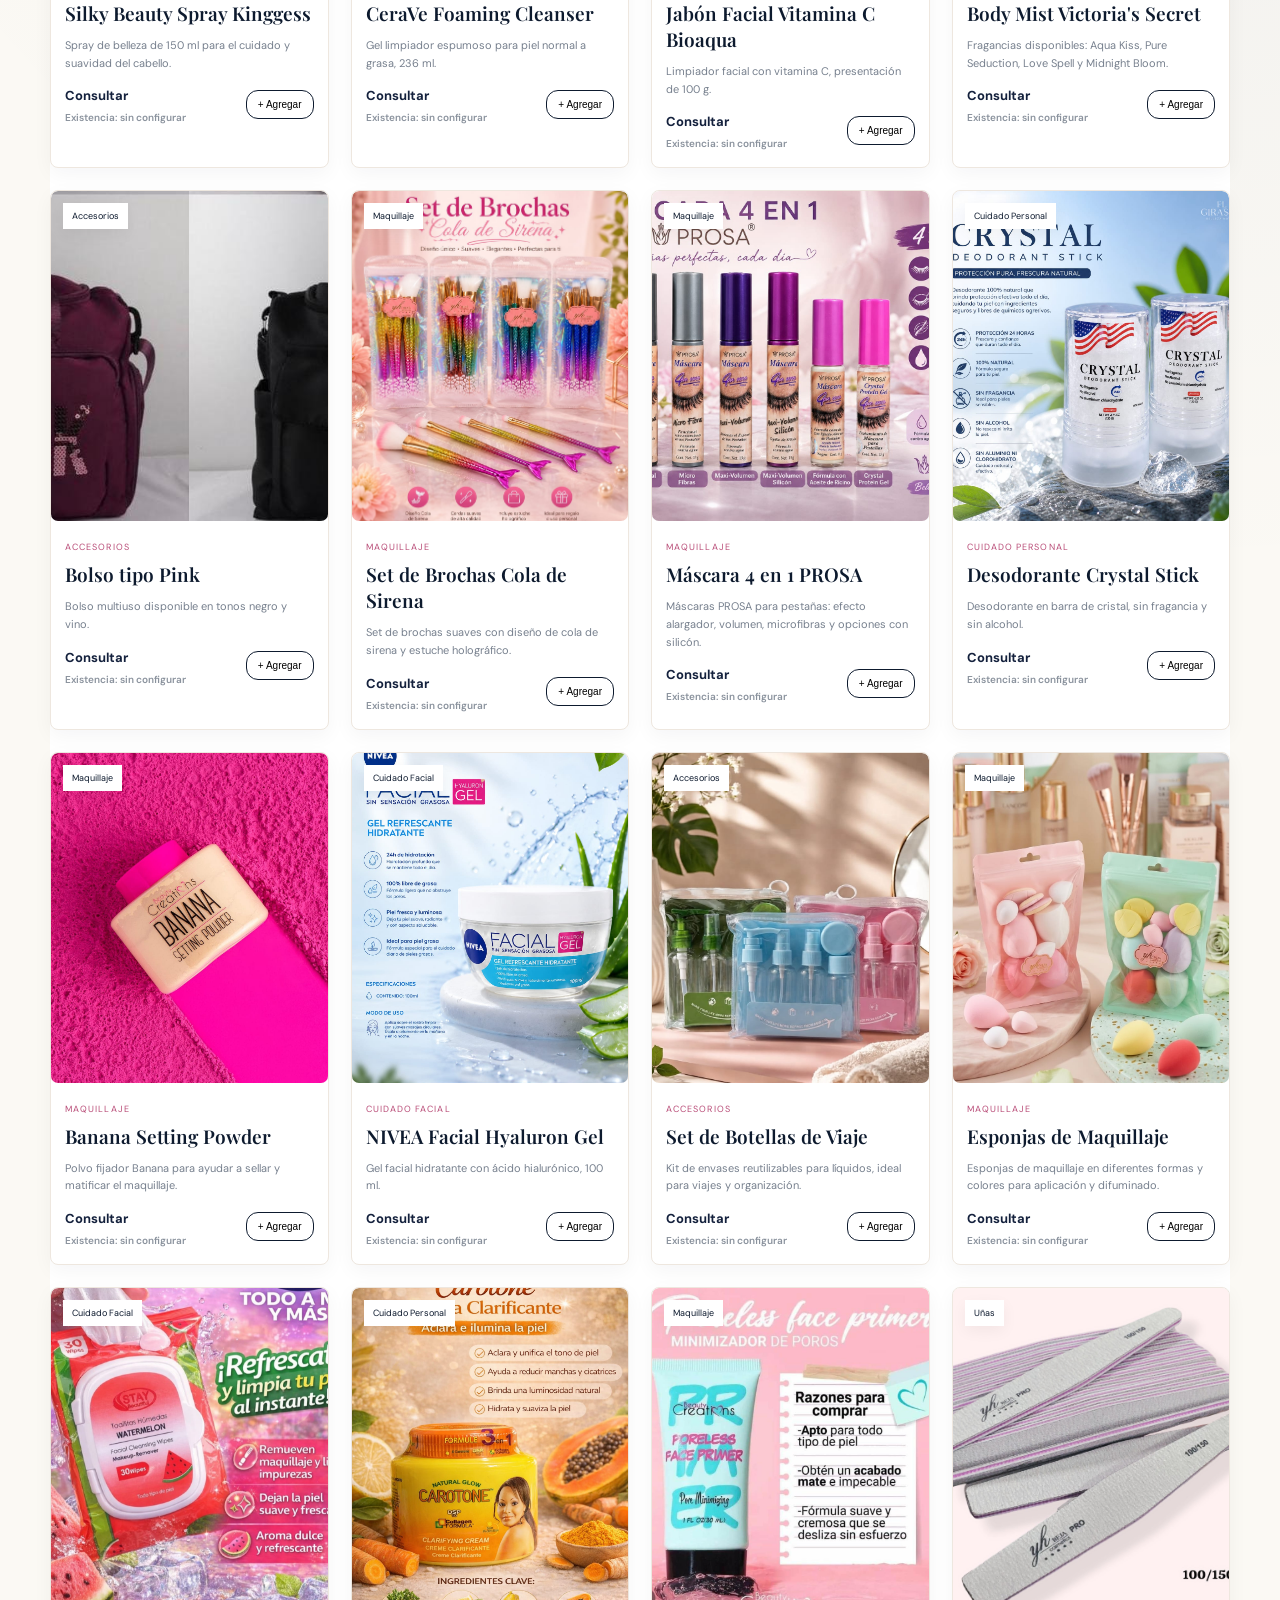
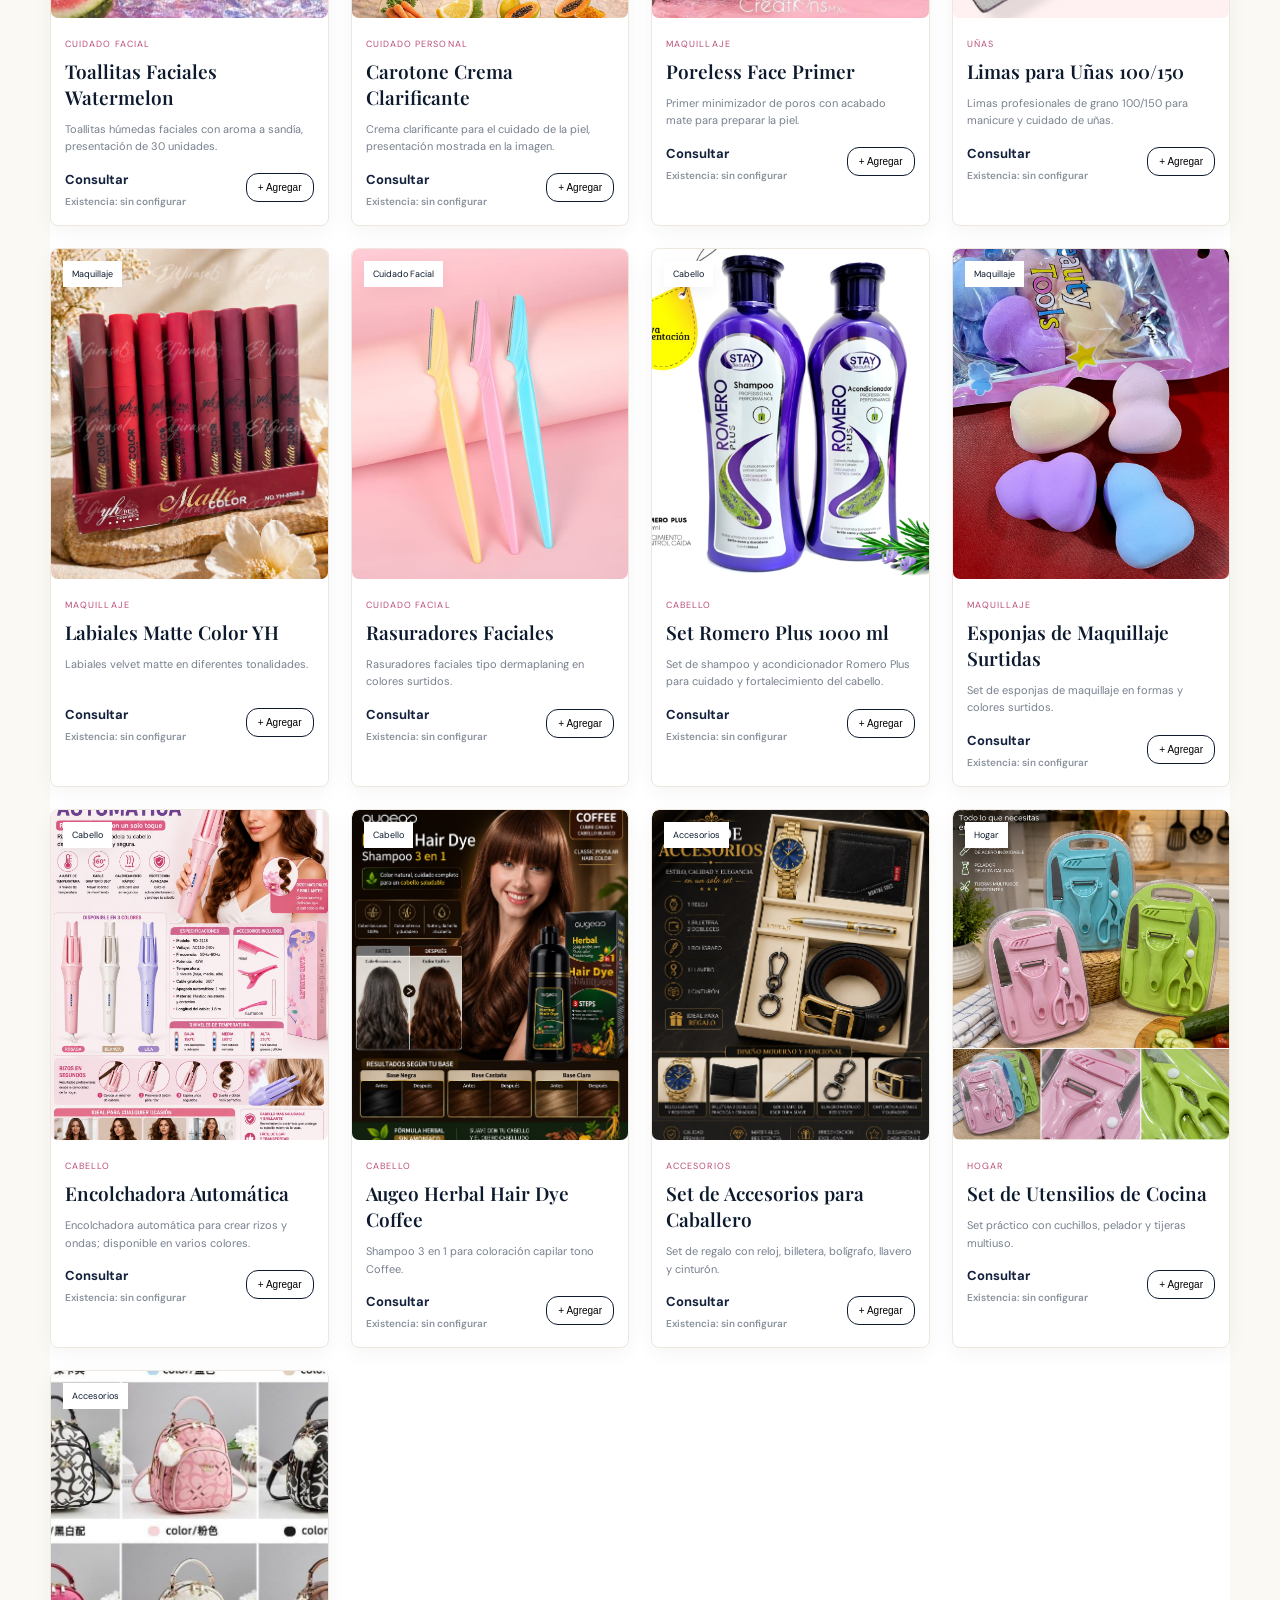
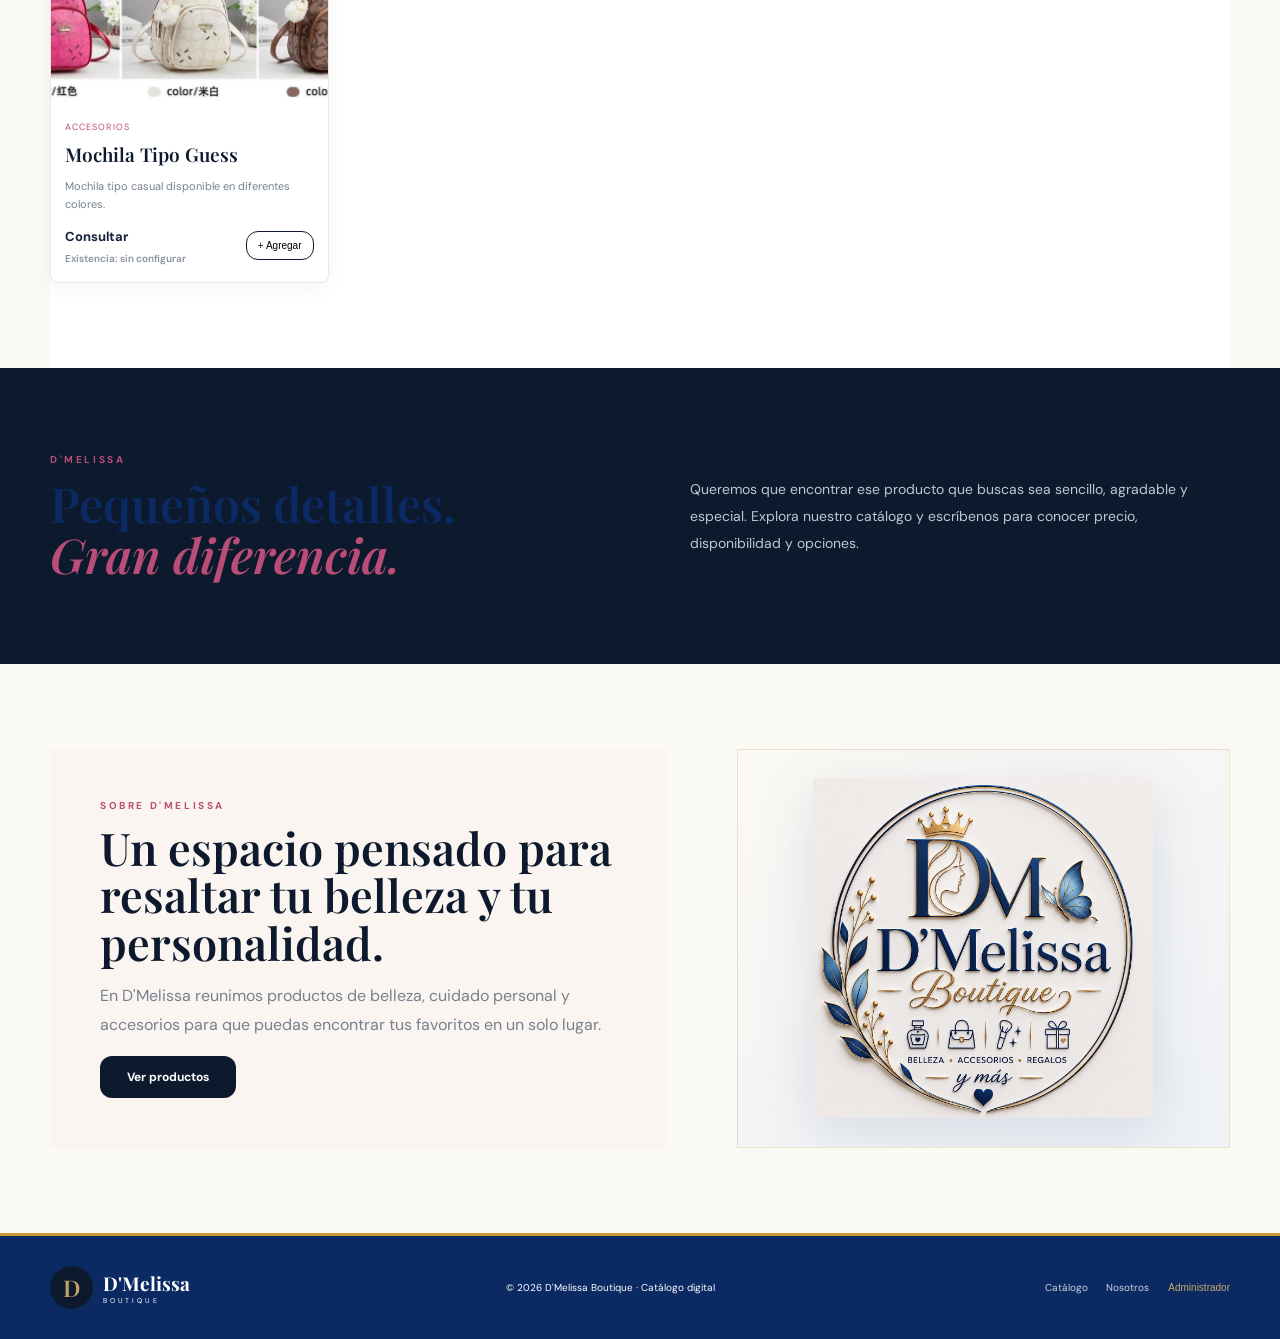
==== commit a4000ca7: "Add files via upload" ====
--- a/index.html
+++ b/index.html
@@ -247,9 +247,12 @@
       </div>
     </div>
     <div class="drawerFoot">
-      <div class="cartSummary"><span>Productos</span><b id="cartTotal">0</b></div>
-      <button class="btn primary full" id="whatsapp">Consultar pedido por WhatsApp</button>
-      <button class="btn bankBtn full" id="bankWhatsapp">Enviar comprobante por WhatsApp</button>
+      <div class="cartSummary">
+  <div><span>Productos</span><b id="cartCountSummary">0</b></div>
+  <div><span>Total a pagar</span><b id="cartTotalAmount">Pendiente</b></div>
+</div>
+      <button class="btn primary full" id="whatsapp">Consultar producto</button>
+      <button class="btn bankBtn full" id="bankWhatsapp">Finalizar compra</button>
     </div>
   </div>
 </aside>
@@ -334,7 +337,8 @@
 function save(){localStorage.setItem("dmelissa_v2_cart",JSON.stringify(cart));cartRender()}
 function add(id){const p=PRODUCTS.find(a=>a.id===id); if(!p) return; const x=cart.find(a=>a.id===id); const current=x?.qty||0; if(Number.isFinite(p.stock) && current>=p.stock){alert(`No hay más unidades disponibles de ${p.name}.`); return;} x?x.qty++:cart.push({id,qty:1});save();openDrawer()}
 function cartRender(){
-  const n=cart.reduce((a,x)=>a+x.qty,0);$("#count").textContent=n;$("#empty").style.display=n?"none":"block";
+  const n=cart.reduce((a,x)=>a+x.qty,0);$("#count").textContent=n;$("#cartCountSummary").textContent=n;$("#empty").style.display=n?"none":"block";
+  const priced=cart.map(x=>{const p=PRODUCTS.find(a=>a.id===x.id);const n=parseFloat(String(p?.price).replace(/[^0-9.]/g,''));return {p,n,qty:x.qty}});const allPriced=priced.length>0&&priced.every(x=>Number.isFinite(x.n));const total=priced.reduce((s,x)=>Number.isFinite(x.n)?s+x.n*x.qty:s,0);$("#cartTotalAmount").textContent=allPriced?'L '+total.toFixed(2):'Pendiente';
   $("#cartItems").innerHTML=cart.map(x=>{let p=PRODUCTS.find(a=>a.id===x.id);return `<div class="cartItem"><img src="${p.image}"><div><b>${p.name}</b><small>${p.price}</small><div class="qty"><button onclick="qty(${x.id},-1)">−</button>${x.qty}<button onclick="qty(${x.id},1)">+</button></div></div><button class="del" onclick="del(${x.id})">×</button></div>`}).join("");
   $("#cartTotal").textContent=n;
 }
@@ -393,7 +397,7 @@
   window.open("https://wa.me/50494517099?text="+buildOrderMessage(withBank),"_blank");
 }
 $("#whatsapp").onclick=()=>goWhatsapp(false);
-$("#bankWhatsapp").onclick=()=>goWhatsapp(true);
+$("#bankWhatsapp").onclick=()=>{window.location.href="carrito.html";}
 const savedCustomer=localStorage.getItem("dmelissa_customer_name");
 if(savedCustomer) {
   $("#customerName").value=savedCustomer;
--- a/styles.css
+++ b/styles.css
@@ -211,3 +211,65 @@
 .detailMeta{display:grid;grid-template-columns:repeat(3,1fr);gap:10px;margin-top:28px}.detailMeta div{border:1px solid #e9e3dc;border-radius:8px;padding:13px;background:#fff}.detailMeta b{display:block;font-size:10px;color:#c5a16a;text-transform:uppercase;letter-spacing:.08em;margin-bottom:5px}.detailMeta span{font-size:11px;color:#0d2b55}
 @media(max-width:950px){.detailGrid{grid-template-columns:1fr;gap:35px}.detailPhoto,.detailPhoto img{min-height:430px;height:430px}.detailCopy h1{font-size:46px}}
 @media(max-width:600px){.detailWrap{padding:30px 0 55px}.detailPhoto,.detailPhoto img{min-height:360px;height:360px}.detailCopy h1{font-size:39px}.detailCopy .detailDesc{font-size:13px}.detailMeta{grid-template-columns:1fr}.detailActions{align-items:stretch;flex-direction:column}.detailQty{width:100%;justify-content:center}.detailActions .btn{width:100%}}
+
+.cartDrawerActions{display:grid;grid-template-columns:1fr 1fr;gap:10px;margin-top:10px}.secondaryBtn{background:#fff!important;color:var(--deep)!important;border:1px solid var(--deep)!important}.secondaryBtn:hover{background:var(--deep)!important;color:#fff!important}@media(max-width:520px){.cartDrawerActions{grid-template-columns:1fr}}
+
+/* ===== Fix carrito V12: lista desplazable + acciones siempre visibles ===== */
+.drawer, .cartDrawer, .cart-panel, .cartSidebar{
+  display:flex !important;
+  flex-direction:column !important;
+  max-height:100vh !important;
+  height:100vh !important;
+  overflow:hidden !important;
+}
+
+.cartItems, .cart-items, #cartItems, .drawerItems{
+  flex:1 1 auto !important;
+  min-height:0 !important;
+  overflow-y:auto !important;
+  overflow-x:hidden !important;
+  padding-bottom:14px !important;
+  scrollbar-width:thin;
+}
+
+.drawerFoot, .cartFooter, .cart-footer{
+  flex:0 0 auto !important;
+  position:sticky !important;
+  bottom:0 !important;
+  z-index:5 !important;
+  background:#fff !important;
+  box-shadow:0 -8px 22px rgba(12,25,48,.08) !important;
+  padding-bottom:max(16px, env(safe-area-inset-bottom)) !important;
+}
+
+.drawerFoot .full,
+.cartFooter .full,
+.cart-footer .full{
+  min-height:42px !important;
+}
+
+@media(max-width:600px){
+  .cartItems, .cart-items, #cartItems, .drawerItems{
+    padding-bottom:18px !important;
+  }
+}
+
+/* ===== Totales visibles en Finalizar compra ===== */
+.summaryRow.total{
+  background:linear-gradient(90deg,#fbf9f4,#fff);
+  border:1px solid rgba(201,151,50,.28);
+  border-radius:8px;
+  margin-top:12px;
+  padding:14px 15px !important;
+  font-size:18px !important;
+}
+.summaryRow.total span{font-weight:700;color:#0d1a2e}
+.summaryRow.total b{font-size:22px;color:#0d2a63}
+.linePrice{display:flex;flex-direction:column;align-items:flex-end;gap:4px}
+.linePrice span{font-size:10px;color:#788290;font-weight:500}
+.linePrice strong{font-size:13px;color:#0d2a63}
+@media(max-width:520px){
+  .summaryRow.total{font-size:16px !important}
+  .summaryRow.total b{font-size:19px}
+  .linePrice{align-items:flex-start;margin-top:8px}
+}
